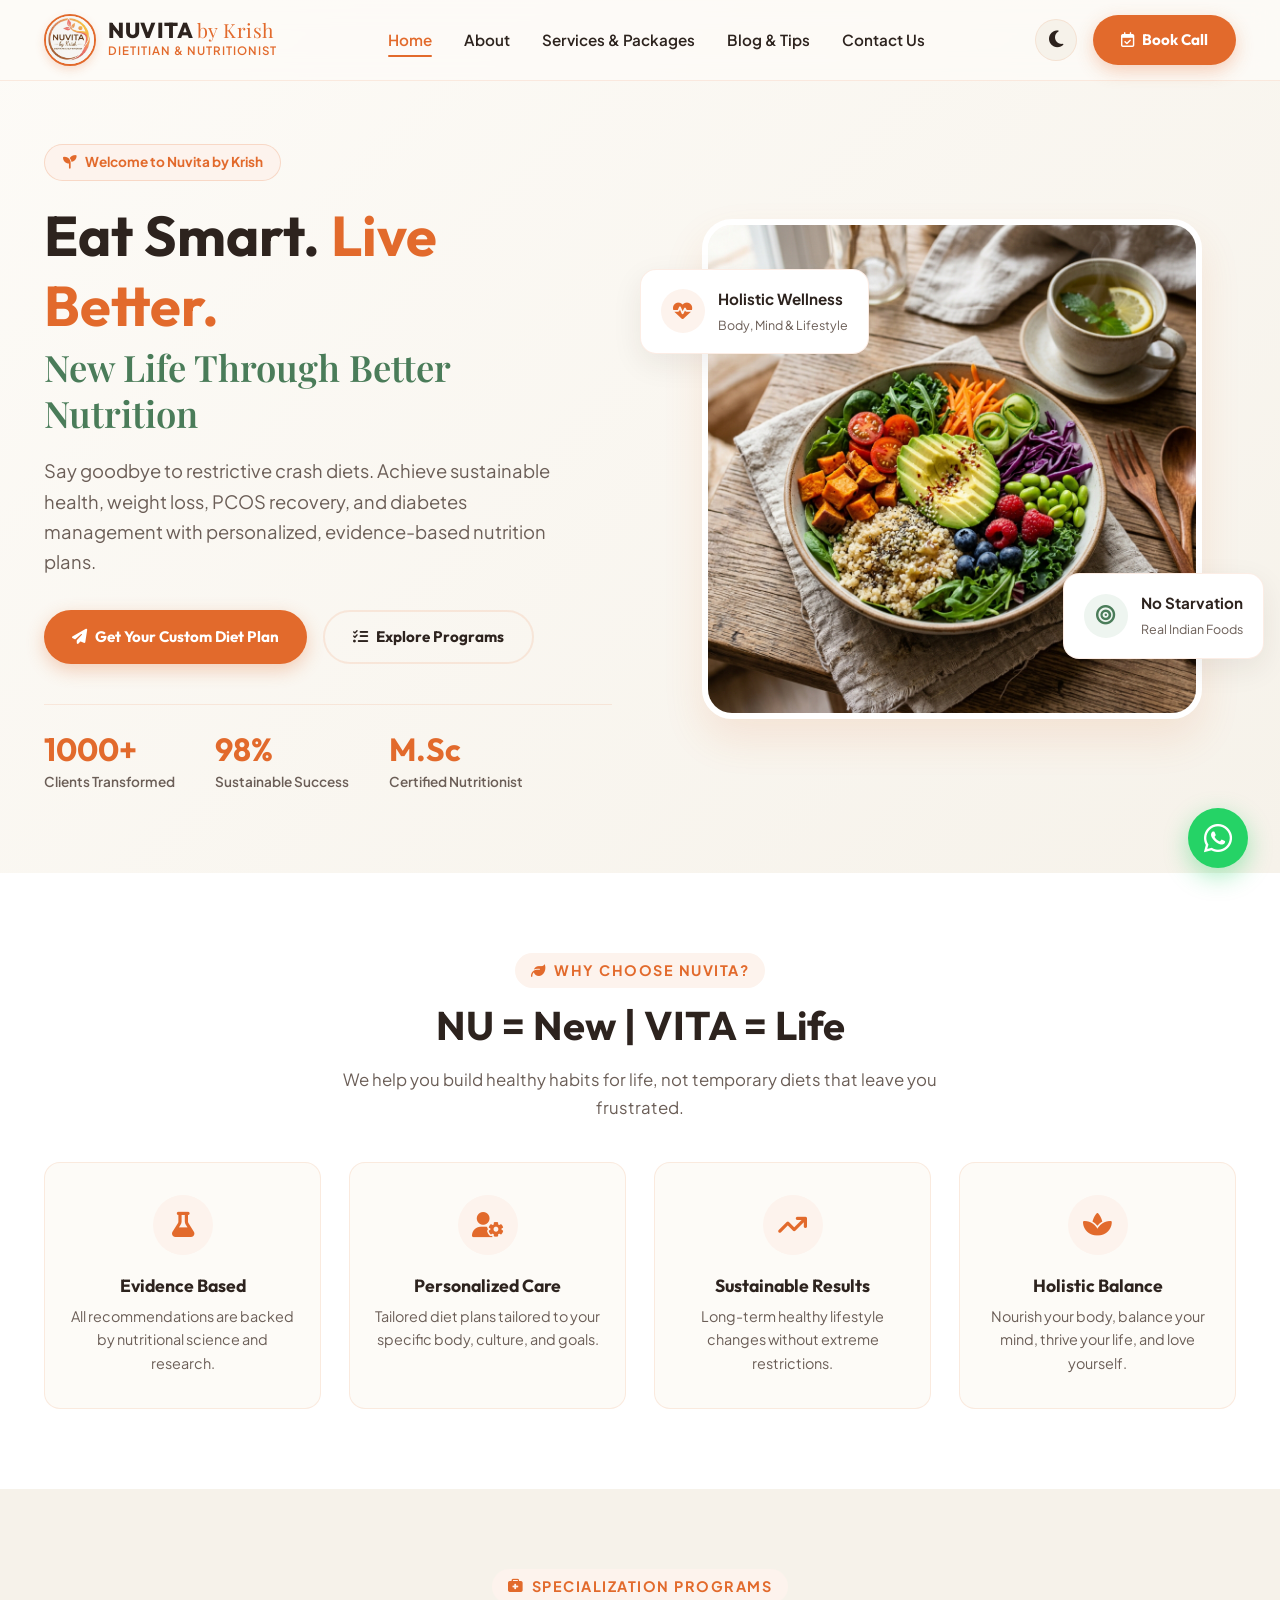
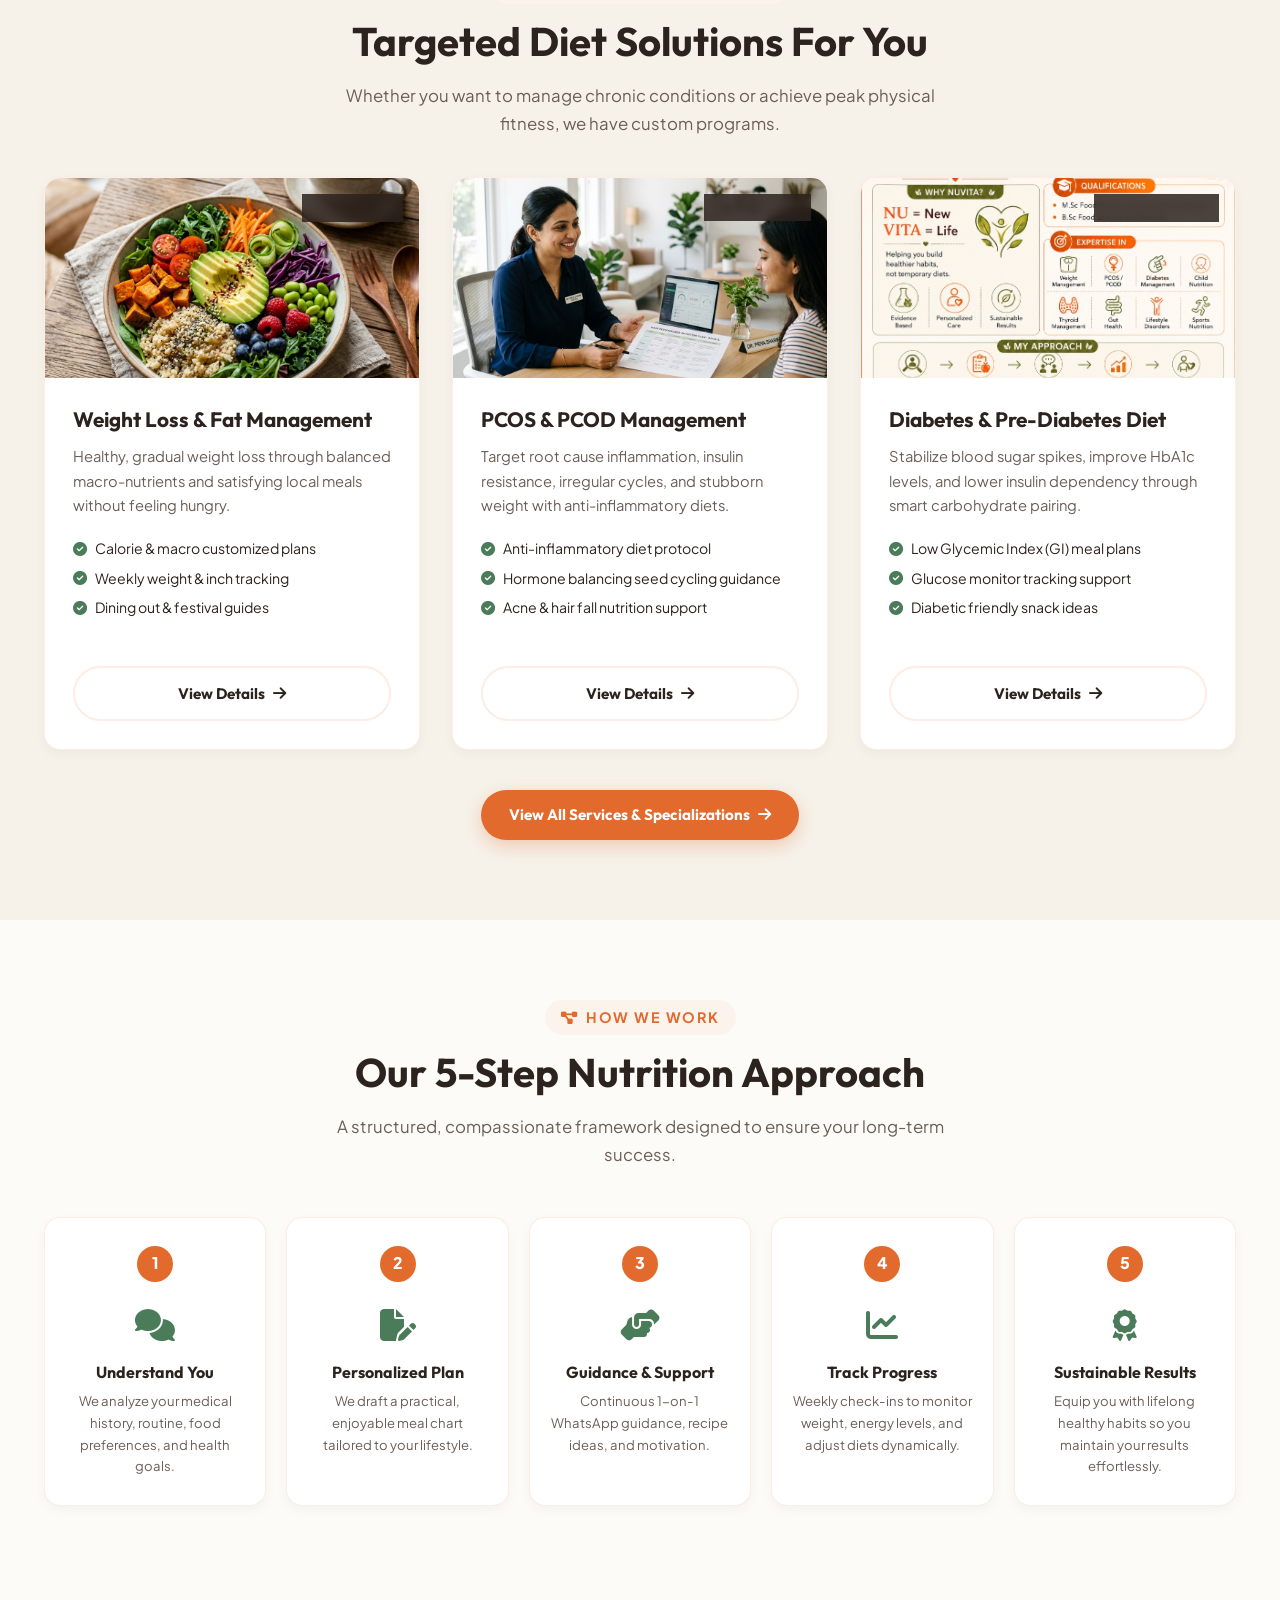
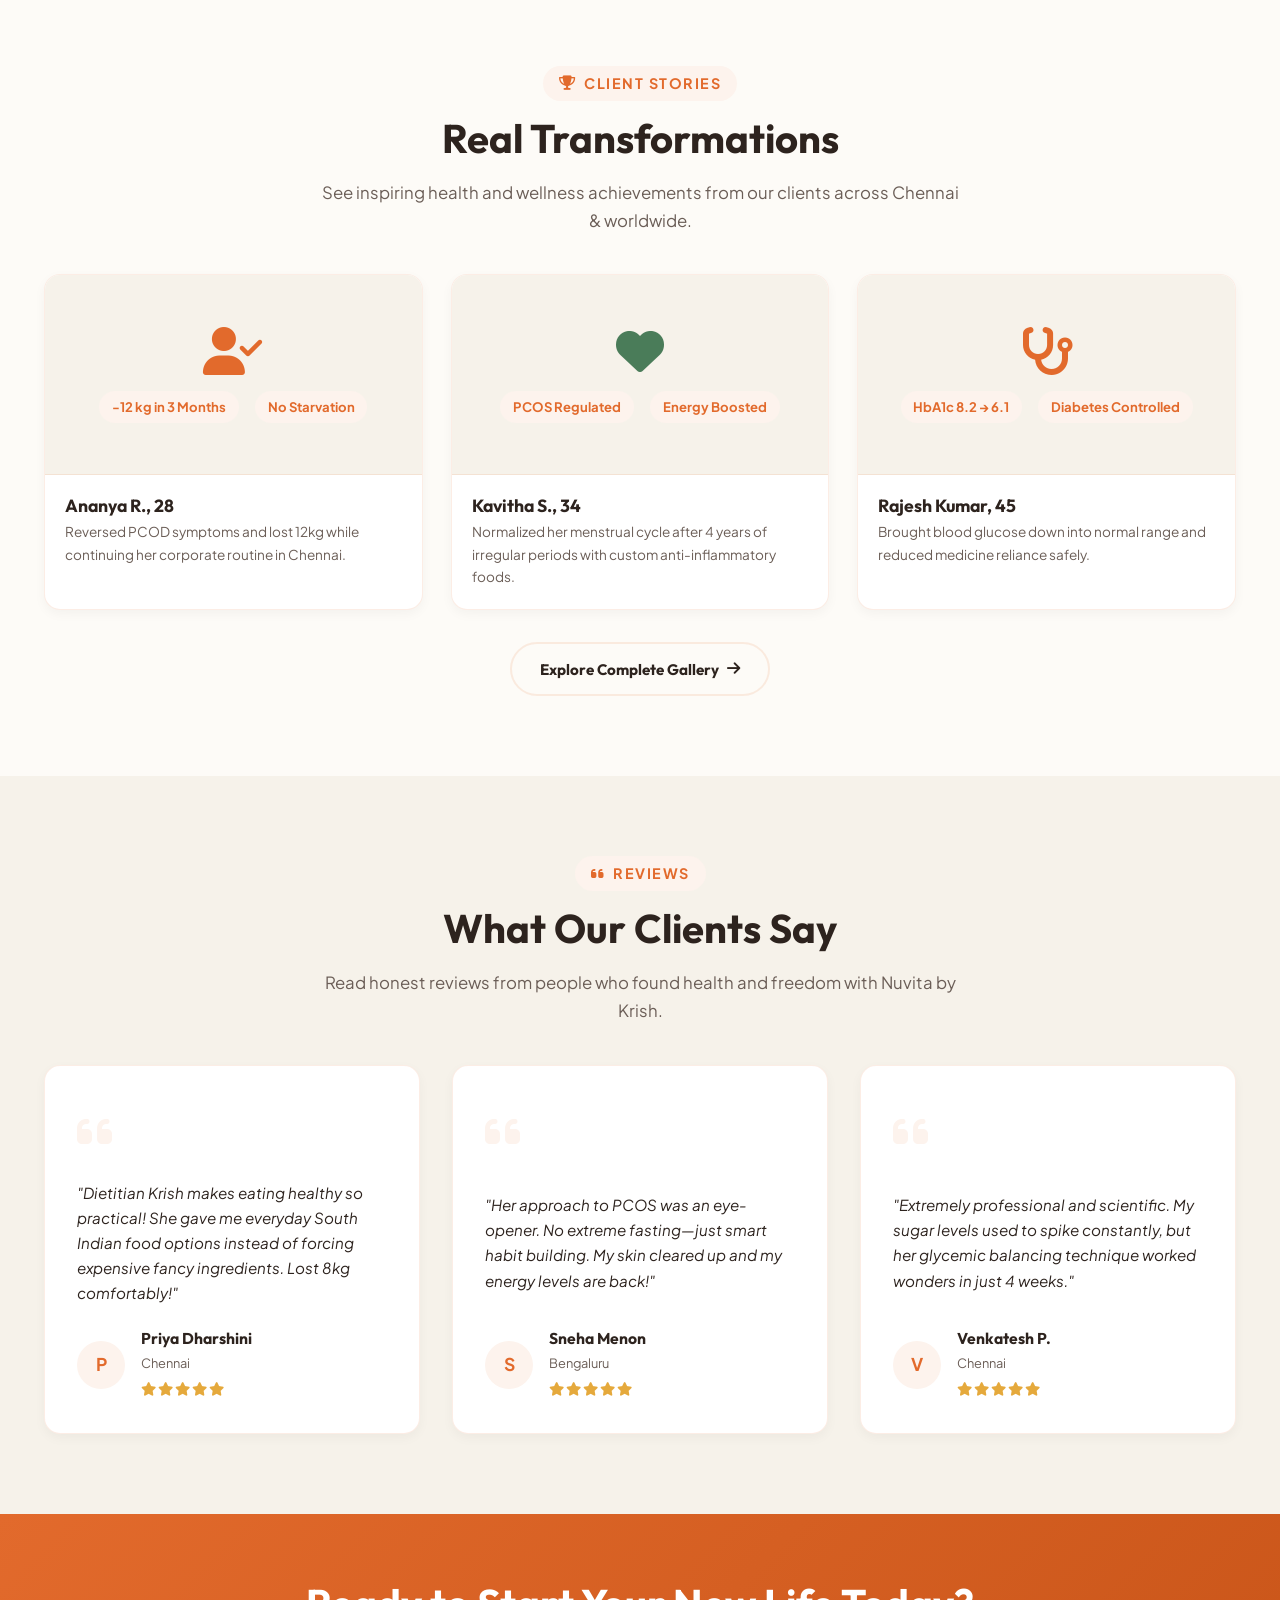
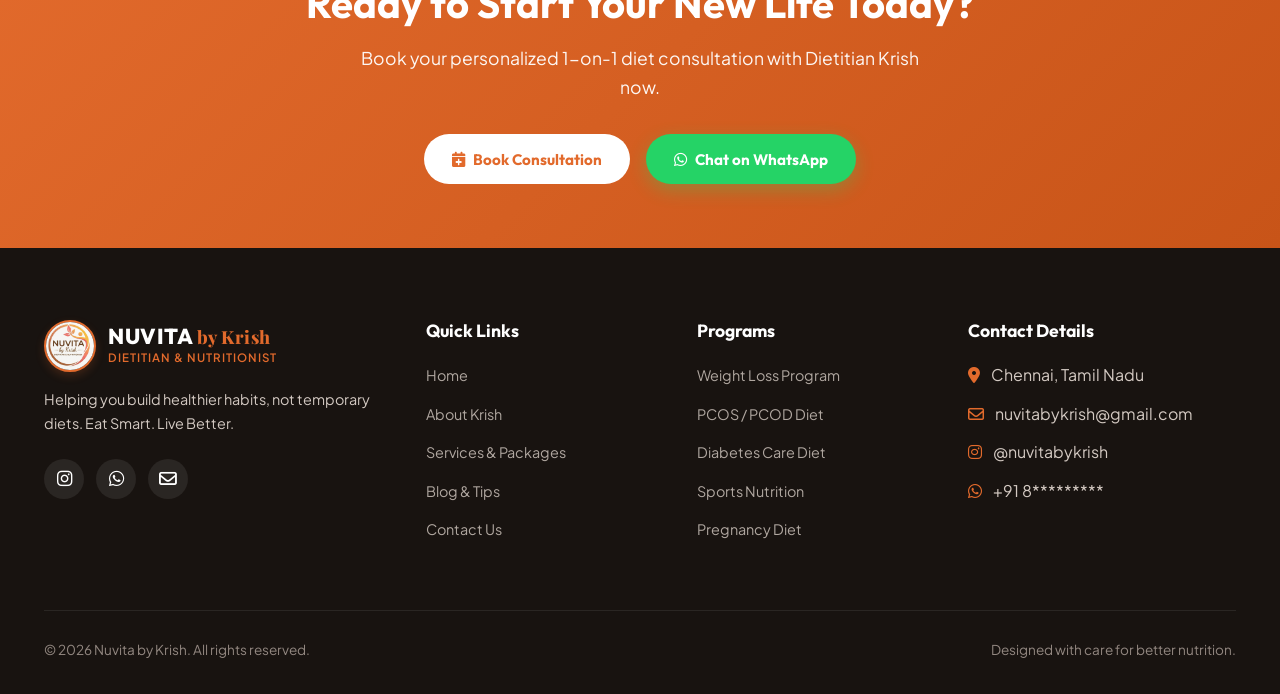
==== index.html @ 7a218ff8 "Initial Website" ====
<!DOCTYPE html>
<html lang="en">
<head>
  <meta charset="UTF-8">
  <meta name="viewport" content="width=device-width, initial-scale=1.0">
  <title>Nuvita by Krish | Dietitian & Nutritionist in Chennai</title>
  <meta name="description" content="Personalized diet counseling, evidence-based nutrition plans for Weight Loss, PCOS/PCOD, Diabetes Management, Sports Nutrition & Pregnancy Diet in Chennai by Krish.">
  <meta name="keywords" content="Dietitian Chennai, Nutritionist Krish, Weight loss diet, PCOS diet plan, Diabetes nutritionist, Nuvita by Krish">
  
  <!-- Google Fonts -->
  <link rel="preconnect" href="https://fonts.googleapis.com">
  <link rel="preconnect" href="https://fonts.gstatic.com" crossorigin>
  <link href="https://fonts.googleapis.com/css2?family=Outfit:wght@400;500;600;700;800&family=Playfair+Display:ital,wght@1,600&family=Plus+Jakarta+Sans:wght@400;500;600;700&display=swap" rel="stylesheet">
  
  <!-- Font Awesome Icons -->
  <link rel="stylesheet" href="https://cdnjs.cloudflare.com/ajax/libs/font-awesome/6.4.0/css/all.min.css">
  
  <!-- Main Stylesheet -->
  <link rel="stylesheet" href="css/style.css">
</head>
<body>

  <!-- Navigation Bar -->
  <nav class="navbar" id="navbar">
    <div class="container">
      <a href="index.html" class="nav-brand">
        <img src="images/logo-circle.jpg" alt="Nuvita by Krish Logo" class="nav-logo-img">
        <div class="brand-text">
          <span class="brand-name">NUVITA <small style="font-family: var(--font-cursive); font-size: 0.9em; font-weight: normal; color: var(--primary);">by Krish</small></span>
          <span class="brand-subtitle">Dietitian & Nutritionist</span>
        </div>
      </a>

      <ul class="nav-links" id="navLinks">
        <li><a href="index.html" class="nav-link active">Home</a></li>
        <li><a href="about.html" class="nav-link">About</a></li>
        <li><a href="services.html" class="nav-link">Services & Packages</a></li>
        <li><a href="blog.html" class="nav-link">Blog & Tips</a></li>
        <li><a href="contact.html" class="nav-link">Contact Us</a></li>
      </ul>

      <div class="nav-actions">
        <button class="theme-toggle-btn" id="themeToggle" aria-label="Toggle theme">
          <i class="fa-solid fa-moon"></i>
        </button>
        <a href="contact.html" class="btn btn-primary"><i class="fa-regular fa-calendar-check"></i> Book Call</a>
        <button class="mobile-menu-btn" aria-label="Open mobile menu">
          <i class="fa-solid fa-bars"></i>
        </button>
      </div>
    </div>
  </nav>

  <!-- Hero Section -->
  <section class="hero" id="hero">
    <div class="container">
      <div class="hero-grid">
        <div class="hero-content">
          <div class="hero-badge">
            <i class="fa-solid fa-seedling"></i> Welcome to Nuvita by Krish
          </div>
          <h1 class="hero-title">
            Eat Smart. <span>Live Better.</span>
            <span class="tagline-accent">New Life Through Better Nutrition</span>
          </h1>
          <p class="hero-subtitle">
            Say goodbye to restrictive crash diets. Achieve sustainable health, weight loss, PCOS recovery, and diabetes management with personalized, evidence-based nutrition plans.
          </p>
          
          <div class="hero-cta-group">
            <a href="contact.html" class="btn btn-primary"><i class="fa-solid fa-paper-plane"></i> Get Your Custom Diet Plan</a>
            <a href="services.html" class="btn btn-outline"><i class="fa-solid fa-list-check"></i> Explore Programs</a>
          </div>

          <div class="hero-stats">
            <div class="stat-item">
              <h3>1000+</h3>
              <p>Clients Transformed</p>
            </div>
            <div class="stat-item">
              <h3>98%</h3>
              <p>Sustainable Success</p>
            </div>
            <div class="stat-item">
              <h3>M.Sc</h3>
              <p>Certified Nutritionist</p>
            </div>
          </div>
        </div>

        <div class="hero-image-wrapper">
          <img src="images/hero-nutrition.png" alt="Healthy balanced nutrition meal bowl" class="hero-main-img">
          
          <div class="floating-card floating-card-1">
            <div class="icon-badge"><i class="fa-solid fa-heart-pulse"></i></div>
            <div class="floating-card-text">
              <strong>Holistic Wellness</strong>
              <span>Body, Mind & Lifestyle</span>
            </div>
          </div>

          <div class="floating-card floating-card-2">
            <div class="icon-badge" style="background: var(--secondary-light); color: var(--secondary);"><i class="fa-solid fa-bullseye"></i></div>
            <div class="floating-card-text">
              <strong>No Starvation</strong>
              <span>Real Indian Foods</span>
            </div>
          </div>
        </div>
      </div>
    </div>
  </section>

  <!-- Why Nuvita Section -->
  <section class="pillars-section" id="pillars">
    <div class="container">
      <div class="text-center">
        <span class="section-subtitle"><i class="fa-solid fa-leaf"></i> Why Choose Nuvita?</span>
        <h2 class="section-title">NU = New | VITA = Life</h2>
        <p class="section-desc">We help you build healthy habits for life, not temporary diets that leave you frustrated.</p>
      </div>

      <div class="pillars-grid">
        <div class="pillar-card">
          <div class="pillar-icon"><i class="fa-solid fa-flask"></i></div>
          <h4>Evidence Based</h4>
          <p>All recommendations are backed by nutritional science and research.</p>
        </div>

        <div class="pillar-card">
          <div class="pillar-icon"><i class="fa-solid fa-user-gear"></i></div>
          <h4>Personalized Care</h4>
          <p>Tailored diet plans tailored to your specific body, culture, and goals.</p>
        </div>

        <div class="pillar-card">
          <div class="pillar-icon"><i class="fa-solid fa-arrow-trend-up"></i></div>
          <h4>Sustainable Results</h4>
          <p>Long-term healthy lifestyle changes without extreme restrictions.</p>
        </div>

        <div class="pillar-card">
          <div class="pillar-icon"><i class="fa-solid fa-spa"></i></div>
          <h4>Holistic Balance</h4>
          <p>Nourish your body, balance your mind, thrive your life, and love yourself.</p>
        </div>
      </div>
    </div>
  </section>

  <!-- Key Expertise Areas Preview -->
  <section class="services-section" id="specialties">
    <div class="container">
      <div class="text-center">
        <span class="section-subtitle"><i class="fa-solid fa-briefcase-medical"></i> Specialization Programs</span>
        <h2 class="section-title">Targeted Diet Solutions For You</h2>
        <p class="section-desc">Whether you want to manage chronic conditions or achieve peak physical fitness, we have custom programs.</p>
      </div>

      <div class="services-grid">
        <!-- Weight Loss -->
        <div class="service-card">
          <div class="service-img-wrap">
            <img src="images/hero-nutrition.png" alt="Weight Management Program">
            <span class="service-tag">Most Popular</span>
          </div>
          <div class="service-content">
            <h3>Weight Loss & Fat Management</h3>
            <p>Healthy, gradual weight loss through balanced macro-nutrients and satisfying local meals without feeling hungry.</p>
            <ul class="service-features">
              <li><i class="fa-solid fa-circle-check"></i> Calorie & macro customized plans</li>
              <li><i class="fa-solid fa-circle-check"></i> Weekly weight & inch tracking</li>
              <li><i class="fa-solid fa-circle-check"></i> Dining out & festival guides</li>
            </ul>
            <a href="services.html" class="btn btn-outline" style="margin-top: 1rem;">View Details <i class="fa-solid fa-arrow-right"></i></a>
          </div>
        </div>

        <!-- PCOS/PCOD -->
        <div class="service-card">
          <div class="service-img-wrap">
            <img src="images/dietitian-consultation.png" alt="PCOS PCOD Diet Care">
            <span class="service-tag">Hormone Care</span>
          </div>
          <div class="service-content">
            <h3>PCOS & PCOD Management</h3>
            <p>Target root cause inflammation, insulin resistance, irregular cycles, and stubborn weight with anti-inflammatory diets.</p>
            <ul class="service-features">
              <li><i class="fa-solid fa-circle-check"></i> Anti-inflammatory diet protocol</li>
              <li><i class="fa-solid fa-circle-check"></i> Hormone balancing seed cycling guidance</li>
              <li><i class="fa-solid fa-circle-check"></i> Acne & hair fall nutrition support</li>
            </ul>
            <a href="services.html" class="btn btn-outline" style="margin-top: 1rem;">View Details <i class="fa-solid fa-arrow-right"></i></a>
          </div>
        </div>

        <!-- Diabetes Diet -->
        <div class="service-card">
          <div class="service-img-wrap">
            <img src="images/nuvita-infographic.jpg" alt="Diabetes Management Diet">
            <span class="service-tag">Glycemic Control</span>
          </div>
          <div class="service-content">
            <h3>Diabetes & Pre-Diabetes Diet</h3>
            <p>Stabilize blood sugar spikes, improve HbA1c levels, and lower insulin dependency through smart carbohydrate pairing.</p>
            <ul class="service-features">
              <li><i class="fa-solid fa-circle-check"></i> Low Glycemic Index (GI) meal plans</li>
              <li><i class="fa-solid fa-circle-check"></i> Glucose monitor tracking support</li>
              <li><i class="fa-solid fa-circle-check"></i> Diabetic friendly snack ideas</li>
            </ul>
            <a href="services.html" class="btn btn-outline" style="margin-top: 1rem;">View Details <i class="fa-solid fa-arrow-right"></i></a>
          </div>
        </div>
      </div>

      <div class="text-center" style="margin-top: 2.5rem;">
        <a href="services.html" class="btn btn-primary">View All Services & Specializations <i class="fa-solid fa-arrow-right"></i></a>
      </div>
    </div>
  </section>

  <!-- 5-Step Approach Pipeline -->
  <section class="approach-section" id="approach">
    <div class="container">
      <div class="text-center">
        <span class="section-subtitle"><i class="fa-solid fa-diagram-project"></i> How We Work</span>
        <h2 class="section-title">Our 5-Step Nutrition Approach</h2>
        <p class="section-desc">A structured, compassionate framework designed to ensure your long-term success.</p>
      </div>

      <div class="approach-timeline">
        <div class="approach-step">
          <div class="step-num">1</div>
          <div class="step-icon"><i class="fa-solid fa-comments"></i></div>
          <h4>Understand You</h4>
          <p>We analyze your medical history, routine, food preferences, and health goals.</p>
        </div>

        <div class="approach-step">
          <div class="step-num">2</div>
          <div class="step-icon"><i class="fa-solid fa-file-pen"></i></div>
          <h4>Personalized Plan</h4>
          <p>We draft a practical, enjoyable meal chart tailored to your lifestyle.</p>
        </div>

        <div class="approach-step">
          <div class="step-num">3</div>
          <div class="step-icon"><i class="fa-solid fa-handshake-angle"></i></div>
          <h4>Guidance & Support</h4>
          <p>Continuous 1-on-1 WhatsApp guidance, recipe ideas, and motivation.</p>
        </div>

        <div class="approach-step">
          <div class="step-num">4</div>
          <div class="step-icon"><i class="fa-solid fa-chart-line"></i></div>
          <h4>Track Progress</h4>
          <p>Weekly check-ins to monitor weight, energy levels, and adjust diets dynamically.</p>
        </div>

        <div class="approach-step">
          <div class="step-num">5</div>
          <div class="step-icon"><i class="fa-solid fa-award"></i></div>
          <h4>Sustainable Results</h4>
          <p>Equip you with lifelong healthy habits so you maintain your results effortlessly.</p>
        </div>
      </div>
    </div>
  </section>

  <!-- Before & After Preview -->
  <section class="gallery-section" id="transformations">
    <div class="container">
      <div class="text-center">
        <span class="section-subtitle"><i class="fa-solid fa-trophy"></i> Client Stories</span>
        <h2 class="section-title">Real Transformations</h2>
        <p class="section-desc">See inspiring health and wellness achievements from our clients across Chennai & worldwide.</p>
      </div>

      <div class="gallery-grid">
        <div class="transformation-card" data-category="weight-loss">
          <div class="transformation-img-box">
            <i class="fa-solid fa-user-check" style="font-size: 3rem; color: var(--primary);"></i>
            <div class="stat-badge-group">
              <span class="metric-pill">-12 kg in 3 Months</span>
              <span class="metric-pill">No Starvation</span>
            </div>
          </div>
          <div class="transformation-info">
            <h4>Ananya R., 28</h4>
            <p>Reversed PCOD symptoms and lost 12kg while continuing her corporate routine in Chennai.</p>
          </div>
        </div>

        <div class="transformation-card" data-category="pcos">
          <div class="transformation-img-box">
            <i class="fa-solid fa-heart" style="font-size: 3rem; color: var(--secondary);"></i>
            <div class="stat-badge-group">
              <span class="metric-pill">PCOS Regulated</span>
              <span class="metric-pill">Energy Boosted</span>
            </div>
          </div>
          <div class="transformation-info">
            <h4>Kavitha S., 34</h4>
            <p>Normalized her menstrual cycle after 4 years of irregular periods with custom anti-inflammatory foods.</p>
          </div>
        </div>

        <div class="transformation-card" data-category="diabetes">
          <div class="transformation-img-box">
            <i class="fa-solid fa-stethoscope" style="font-size: 3rem; color: var(--primary);"></i>
            <div class="stat-badge-group">
              <span class="metric-pill">HbA1c 8.2 &rarr; 6.1</span>
              <span class="metric-pill">Diabetes Controlled</span>
            </div>
          </div>
          <div class="transformation-info">
            <h4>Rajesh Kumar, 45</h4>
            <p>Brought blood glucose down into normal range and reduced medicine reliance safely.</p>
          </div>
        </div>
      </div>

      <div class="text-center" style="margin-top: 2rem;">
        <a href="services.html#gallery" class="btn btn-outline">Explore Complete Gallery <i class="fa-solid fa-arrow-right"></i></a>
      </div>
    </div>
  </section>

  <!-- Testimonials Section -->
  <section class="testimonials-section" id="testimonials">
    <div class="container">
      <div class="text-center">
        <span class="section-subtitle"><i class="fa-solid fa-quote-left"></i> Reviews</span>
        <h2 class="section-title">What Our Clients Say</h2>
        <p class="section-desc">Read honest reviews from people who found health and freedom with Nuvita by Krish.</p>
      </div>

      <div class="testimonials-grid">
        <div class="testimonial-card">
          <div class="quote-icon"><i class="fa-solid fa-quote-left"></i></div>
          <p class="testimonial-text">
            "Dietitian Krish makes eating healthy so practical! She gave me everyday South Indian food options instead of forcing expensive fancy ingredients. Lost 8kg comfortably!"
          </p>
          <div class="client-meta">
            <div class="client-avatar">P</div>
            <div class="client-info">
              <h5>Priya Dharshini</h5>
              <span>Chennai</span>
              <div class="rating-stars">
                <i class="fa-solid fa-star"></i>
                <i class="fa-solid fa-star"></i>
                <i class="fa-solid fa-star"></i>
                <i class="fa-solid fa-star"></i>
                <i class="fa-solid fa-star"></i>
              </div>
            </div>
          </div>
        </div>

        <div class="testimonial-card">
          <div class="quote-icon"><i class="fa-solid fa-quote-left"></i></div>
          <p class="testimonial-text">
            "Her approach to PCOS was an eye-opener. No extreme fasting—just smart habit building. My skin cleared up and my energy levels are back!"
          </p>
          <div class="client-meta">
            <div class="client-avatar">S</div>
            <div class="client-info">
              <h5>Sneha Menon</h5>
              <span>Bengaluru</span>
              <div class="rating-stars">
                <i class="fa-solid fa-star"></i>
                <i class="fa-solid fa-star"></i>
                <i class="fa-solid fa-star"></i>
                <i class="fa-solid fa-star"></i>
                <i class="fa-solid fa-star"></i>
              </div>
            </div>
          </div>
        </div>

        <div class="testimonial-card">
          <div class="quote-icon"><i class="fa-solid fa-quote-left"></i></div>
          <p class="testimonial-text">
            "Extremely professional and scientific. My sugar levels used to spike constantly, but her glycemic balancing technique worked wonders in just 4 weeks."
          </p>
          <div class="client-meta">
            <div class="client-avatar">V</div>
            <div class="client-info">
              <h5>Venkatesh P.</h5>
              <span>Chennai</span>
              <div class="rating-stars">
                <i class="fa-solid fa-star"></i>
                <i class="fa-solid fa-star"></i>
                <i class="fa-solid fa-star"></i>
                <i class="fa-solid fa-star"></i>
                <i class="fa-solid fa-star"></i>
              </div>
            </div>
          </div>
        </div>
      </div>
    </div>
  </section>

  <!-- CTA Banner -->
  <section style="background: linear-gradient(135deg, var(--primary) 0%, var(--primary-hover) 100%); color: #fff; text-align: center; padding: 4rem 1.5rem;">
    <div class="container">
      <h2 style="color: #fff; margin-bottom: 1rem;">Ready to Start Your New Life Today?</h2>
      <p style="font-size: 1.1rem; max-width: 600px; margin: 0 auto 2rem auto; opacity: 0.95;">
        Book your personalized 1-on-1 diet consultation with Dietitian Krish now.
      </p>
      <div style="display: flex; justify-content: center; gap: 1rem; flex-wrap: wrap;">
        <a href="contact.html" class="btn" style="background: #ffffff; color: var(--primary);"><i class="fa-solid fa-calendar-plus"></i> Book Consultation</a>
        <button class="btn btn-whatsapp trigger-whatsapp" data-package="General Consultation"><i class="fa-brands fa-whatsapp"></i> Chat on WhatsApp</button>
      </div>
    </div>
  </section>

  <!-- Floating WhatsApp Action Button -->
  <a href="https://wa.me/918000000000?text=Hi%20Nuvita%20by%20Krish!%20I%20would%20like%20to%20book%20a%20diet%20consultation." target="_blank" class="whatsapp-float" aria-label="Chat on WhatsApp">
    <i class="fa-brands fa-whatsapp"></i>
    <span class="tooltip-text">Chat with Dietitian Krish</span>
  </a>

  <!-- Footer -->
  <footer class="footer">
    <div class="container">
      <div class="footer-grid">
        <div class="footer-brand">
          <a href="index.html" class="nav-brand">
            <img src="images/logo-circle.jpg" alt="Nuvita Logo" class="nav-logo-img">
            <div class="brand-text">
              <span class="brand-name">NUVITA <small style="font-family: var(--font-cursive); color: var(--primary);">by Krish</small></span>
              <span class="brand-subtitle" style="color: var(--primary);">Dietitian & Nutritionist</span>
            </div>
          </a>
          <p>
            Helping you build healthier habits, not temporary diets. Eat Smart. Live Better.
          </p>
          <div class="social-links">
            <a href="https://instagram.com/nuvitabykrish" target="_blank" class="social-link" aria-label="Instagram"><i class="fa-brands fa-instagram"></i></a>
            <a href="https://wa.me/918000000000" target="_blank" class="social-link" aria-label="WhatsApp"><i class="fa-brands fa-whatsapp"></i></a>
            <a href="mailto:nuvitabykrish@gmail.com" class="social-link" aria-label="Email"><i class="fa-regular fa-envelope"></i></a>
          </div>
        </div>

        <div class="footer-col">
          <h4>Quick Links</h4>
          <ul class="footer-links">
            <li><a href="index.html">Home</a></li>
            <li><a href="about.html">About Krish</a></li>
            <li><a href="services.html">Services & Packages</a></li>
            <li><a href="blog.html">Blog & Tips</a></li>
            <li><a href="contact.html">Contact Us</a></li>
          </ul>
        </div>

        <div class="footer-col">
          <h4>Programs</h4>
          <ul class="footer-links">
            <li><a href="services.html">Weight Loss Program</a></li>
            <li><a href="services.html">PCOS / PCOD Diet</a></li>
            <li><a href="services.html">Diabetes Care Diet</a></li>
            <li><a href="services.html">Sports Nutrition</a></li>
            <li><a href="services.html">Pregnancy Diet</a></li>
          </ul>
        </div>

        <div class="footer-col">
          <h4>Contact Details</h4>
          <ul class="footer-links">
            <li><i class="fa-solid fa-location-dot" style="color: var(--primary); margin-right: 0.5rem;"></i> Chennai, Tamil Nadu</li>
            <li><i class="fa-regular fa-envelope" style="color: var(--primary); margin-right: 0.5rem;"></i> nuvitabykrish@gmail.com</li>
            <li><i class="fa-brands fa-instagram" style="color: var(--primary); margin-right: 0.5rem;"></i> @nuvitabykrish</li>
            <li><i class="fa-brands fa-whatsapp" style="color: var(--primary); margin-right: 0.5rem;"></i> +91 8*********</li>
          </ul>
        </div>
      </div>

      <div class="footer-bottom">
        <p>&copy; 2026 Nuvita by Krish. All rights reserved.</p>
        <p>Designed with care for better nutrition.</p>
      </div>
    </div>
  </footer>

  <!-- Script -->
  <script src="js/script.js"></script>
</body>
</html>
---- css/style.css ----
/* ==========================================================================
   NUVITA BY KRISH - DIETITIAN & NUTRITIONIST
   Main Stylesheet (CSS3 with CSS Variables & Responsive Media Queries)
   ========================================================================== */

/* --------------------------------------------------------------------------
   1. Design System & CSS Variables
   -------------------------------------------------------------------------- */
:root {
  /* Color Palette - Light Mode */
  --primary: #E26A2C;
  --primary-hover: #C85418;
  --primary-light: #FDF3ED;
  --secondary: #4A7C59;
  --secondary-hover: #3A6445;
  --secondary-light: #EEF5F0;
  --accent-gold: #E5A93C;
  --text-main: #2D231E;
  --text-muted: #6B5E57;
  --bg-main: #FDFBF7;
  --bg-surface: #FFFFFF;
  --bg-alt: #F6F2EA;
  --border-color: rgba(226, 106, 44, 0.12);
  --shadow-sm: 0 4px 12px rgba(0, 0, 0, 0.04);
  --shadow-md: 0 10px 30px rgba(45, 35, 30, 0.08);
  --shadow-lg: 0 20px 40px rgba(226, 106, 44, 0.12);
  --radius-sm: 8px;
  --radius-md: 16px;
  --radius-lg: 24px;
  --radius-full: 9999px;
  --transition: all 0.3s cubic-bezier(0.25, 0.8, 0.25, 1);
  --font-heading: 'Outfit', -apple-system, BlinkMacSystemFont, 'Segoe UI', Roboto, sans-serif;
  --font-body: 'Plus Jakarta Sans', -apple-system, BlinkMacSystemFont, 'Segoe UI', Roboto, sans-serif;
  --font-cursive: 'Playfair Display', Georgia, serif;
  --whatsapp-color: #25D366;
}

/* Dark Mode Variables */
[data-theme="dark"] {
  --primary: #EF7D43;
  --primary-hover: #FF8F57;
  --primary-light: rgba(239, 125, 67, 0.15);
  --secondary: #5EA371;
  --secondary-hover: #72B885;
  --secondary-light: rgba(94, 163, 113, 0.15);
  --text-main: #F3F1EC;
  --text-muted: #B0A7A0;
  --bg-main: #121714;
  --bg-surface: #1B221E;
  --bg-alt: #161D19;
  --border-color: rgba(255, 255, 255, 0.08);
  --shadow-sm: 0 4px 12px rgba(0, 0, 0, 0.3);
  --shadow-md: 0 10px 30px rgba(0, 0, 0, 0.5);
  --shadow-lg: 0 20px 40px rgba(0, 0, 0, 0.6);
}

/* --------------------------------------------------------------------------
   2. Reset & General Elements
   -------------------------------------------------------------------------- */
*, *::before, *::after {
  box-sizing: border-box;
  margin: 0;
  padding: 0;
}

html {
  scroll-behavior: smooth;
  font-size: 16px;
}

body {
  font-family: var(--font-body);
  background-color: var(--bg-main);
  color: var(--text-main);
  line-height: 1.65;
  overflow-x: hidden;
  transition: background-color 0.4s ease, color 0.4s ease;
}

a {
  color: inherit;
  text-decoration: none;
  transition: var(--transition);
}

img {
  max-width: 100%;
  height: auto;
  display: block;
}

ul {
  list-style: none;
}

/* Typography Helpers */
h1, h2, h3, h4, h5, h6 {
  font-family: var(--font-heading);
  font-weight: 700;
  line-height: 1.25;
  color: var(--text-main);
}

h1 { font-size: clamp(2.2rem, 5vw, 3.5rem); }
h2 { font-size: clamp(1.8rem, 4vw, 2.5rem); }
h3 { font-size: clamp(1.3rem, 2.5vw, 1.75rem); }
h4 { font-size: 1.2rem; }

.section-subtitle {
  display: inline-flex;
  align-items: center;
  gap: 0.5rem;
  font-size: 0.9rem;
  font-weight: 700;
  text-transform: uppercase;
  letter-spacing: 1.5px;
  color: var(--primary);
  background: var(--primary-light);
  padding: 0.35rem 1rem;
  border-radius: var(--radius-full);
  margin-bottom: 0.75rem;
}

.section-title {
  margin-bottom: 1rem;
}

.section-desc {
  color: var(--text-muted);
  font-size: 1.05rem;
  max-width: 650px;
  margin: 0 auto 2.5rem auto;
}

.text-center { text-align: center; }

/* --------------------------------------------------------------------------
   3. Layout & Container
   -------------------------------------------------------------------------- */
.container {
  width: 100%;
  max-width: 1240px;
  margin: 0 auto;
  padding: 0 1.5rem;
}

section {
  padding: 5rem 0;
  position: relative;
}

/* --------------------------------------------------------------------------
   4. Header & Navigation Bar
   -------------------------------------------------------------------------- */
.navbar {
  position: fixed;
  top: 0;
  left: 0;
  width: 100%;
  z-index: 1000;
  background: rgba(253, 251, 247, 0.85);
  backdrop-filter: blur(12px);
  -webkit-backdrop-filter: blur(12px);
  border-bottom: 1px solid var(--border-color);
  transition: var(--transition);
}

[data-theme="dark"] .navbar {
  background: rgba(18, 23, 20, 0.88);
}

.navbar .container {
  display: flex;
  align-items: center;
  justify-content: space-between;
  height: 80px;
}

.nav-brand {
  display: flex;
  align-items: center;
  gap: 0.75rem;
}

.nav-logo-img {
  width: 52px;
  height: 52px;
  border-radius: 50%;
  object-fit: cover;
  border: 2px solid var(--primary);
  box-shadow: 0 4px 10px rgba(226, 106, 44, 0.2);
}

.brand-text {
  display: flex;
  flex-direction: column;
}

.brand-name {
  font-family: var(--font-heading);
  font-size: 1.35rem;
  font-weight: 800;
  letter-spacing: 0.5px;
  color: var(--text-main);
  line-height: 1;
}

.brand-subtitle {
  font-size: 0.72rem;
  font-weight: 600;
  color: var(--primary);
  letter-spacing: 1px;
  text-transform: uppercase;
}

.nav-links {
  display: flex;
  align-items: center;
  gap: 2rem;
}

.nav-link {
  font-weight: 600;
  font-size: 0.95rem;
  color: var(--text-main);
  position: relative;
  padding: 0.5rem 0;
}

.nav-link::after {
  content: '';
  position: absolute;
  bottom: 0;
  left: 0;
  width: 0%;
  height: 2px;
  background-color: var(--primary);
  border-radius: 2px;
  transition: var(--transition);
}

.nav-link:hover::after,
.nav-link.active::after {
  width: 100%;
}

.nav-link.active {
  color: var(--primary);
}

.nav-actions {
  display: flex;
  align-items: center;
  gap: 1rem;
}

/* Theme Toggle Button */
.theme-toggle-btn {
  background: var(--bg-alt);
  border: 1px solid var(--border-color);
  color: var(--text-main);
  width: 42px;
  height: 42px;
  border-radius: 50%;
  display: flex;
  align-items: center;
  justify-content: center;
  cursor: pointer;
  font-size: 1.2rem;
  transition: var(--transition);
}

.theme-toggle-btn:hover {
  background: var(--primary-light);
  color: var(--primary);
  transform: rotate(15deg);
}

.mobile-menu-btn {
  display: none;
  background: none;
  border: none;
  font-size: 1.6rem;
  color: var(--text-main);
  cursor: pointer;
}

/* Button Components */
.btn {
  display: inline-flex;
  align-items: center;
  justify-content: center;
  gap: 0.5rem;
  font-family: var(--font-heading);
  font-weight: 700;
  font-size: 0.95rem;
  padding: 0.8rem 1.75rem;
  border-radius: var(--radius-full);
  cursor: pointer;
  transition: var(--transition);
  border: none;
  text-align: center;
}

.btn-primary {
  background-color: var(--primary);
  color: #ffffff;
  box-shadow: 0 6px 18px rgba(226, 106, 44, 0.3);
}

.btn-primary:hover {
  background-color: var(--primary-hover);
  transform: translateY(-2px);
  box-shadow: 0 10px 25px rgba(226, 106, 44, 0.4);
}

.btn-secondary {
  background-color: var(--secondary);
  color: #ffffff;
  box-shadow: 0 6px 18px rgba(74, 124, 89, 0.25);
}

.btn-secondary:hover {
  background-color: var(--secondary-hover);
  transform: translateY(-2px);
}

.btn-outline {
  background: transparent;
  color: var(--text-main);
  border: 2px solid var(--border-color);
}

.btn-outline:hover {
  border-color: var(--primary);
  color: var(--primary);
  background: var(--primary-light);
}

.btn-whatsapp {
  background-color: var(--whatsapp-color);
  color: #ffffff;
  box-shadow: 0 6px 18px rgba(37, 211, 102, 0.3);
}

.btn-whatsapp:hover {
  background-color: #20BA5A;
  transform: translateY(-2px);
}

/* --------------------------------------------------------------------------
   5. Hero Section
   -------------------------------------------------------------------------- */
.hero {
  padding-top: 9rem;
  padding-bottom: 5rem;
  background: linear-gradient(135deg, var(--bg-main) 0%, var(--bg-alt) 100%);
  overflow: hidden;
}

.hero-grid {
  display: grid;
  grid-template-columns: 1fr 1fr;
  gap: 3.5rem;
  align-items: center;
}

.hero-content {
  display: flex;
  flex-direction: column;
  align-items: flex-start;
}

.hero-badge {
  display: inline-flex;
  align-items: center;
  gap: 0.5rem;
  padding: 0.4rem 1.1rem;
  background: var(--primary-light);
  color: var(--primary);
  border: 1px solid rgba(226, 106, 44, 0.2);
  border-radius: var(--radius-full);
  font-weight: 700;
  font-size: 0.85rem;
  margin-bottom: 1.25rem;
}

.hero-title {
  margin-bottom: 1.25rem;
}

.hero-title span {
  color: var(--primary);
  position: relative;
}

.hero-title .tagline-accent {
  display: block;
  font-family: var(--font-cursive);
  font-size: 0.65em;
  color: var(--secondary);
  font-weight: 600;
  margin-top: 0.25rem;
}

.hero-subtitle {
  font-size: 1.15rem;
  color: var(--text-muted);
  margin-bottom: 2rem;
  max-width: 540px;
}

.hero-cta-group {
  display: flex;
  flex-wrap: wrap;
  gap: 1rem;
  margin-bottom: 2.5rem;
}

.hero-stats {
  display: flex;
  gap: 2.5rem;
  padding-top: 1.5rem;
  border-top: 1px solid var(--border-color);
  width: 100%;
}

.stat-item h3 {
  font-size: 2rem;
  color: var(--primary);
  margin-bottom: 0.1rem;
}

.stat-item p {
  font-size: 0.85rem;
  color: var(--text-muted);
  font-weight: 600;
}

/* Hero Image Art Container */
.hero-image-wrapper {
  position: relative;
  display: flex;
  justify-content: center;
}

.hero-main-img {
  width: 100%;
  max-width: 500px;
  border-radius: 30px;
  box-shadow: var(--shadow-lg);
  object-fit: cover;
  border: 6px solid var(--bg-surface);
}

.floating-card {
  position: absolute;
  background: var(--bg-surface);
  padding: 1rem 1.25rem;
  border-radius: var(--radius-md);
  box-shadow: var(--shadow-md);
  border: 1px solid var(--border-color);
  display: flex;
  align-items: center;
  gap: 0.85rem;
  animation: floatAnim 4s ease-in-out infinite alternate;
}

.floating-card-1 {
  top: 10%;
  left: -5%;
}

.floating-card-2 {
  bottom: 12%;
  right: -5%;
  animation-delay: 2s;
}

.icon-badge {
  width: 44px;
  height: 44px;
  border-radius: 50%;
  background: var(--primary-light);
  color: var(--primary);
  display: flex;
  align-items: center;
  justify-content: center;
  font-size: 1.2rem;
}

.floating-card-text strong {
  display: block;
  font-size: 0.95rem;
  color: var(--text-main);
}

.floating-card-text span {
  font-size: 0.78rem;
  color: var(--text-muted);
}

@keyframes floatAnim {
  0% { transform: translateY(0px); }
  100% { transform: translateY(-12px); }
}

/* --------------------------------------------------------------------------
   6. Key Pillars / Quick Intro Banner
   -------------------------------------------------------------------------- */
.pillars-section {
  background-color: var(--bg-surface);
}

.pillars-grid {
  display: grid;
  grid-template-columns: repeat(auto-fit, minmax(220px, 1fr));
  gap: 1.75rem;
}

.pillar-card {
  background: var(--bg-main);
  padding: 2rem 1.5rem;
  border-radius: var(--radius-md);
  border: 1px solid var(--border-color);
  text-align: center;
  transition: var(--transition);
}

.pillar-card:hover {
  transform: translateY(-6px);
  box-shadow: var(--shadow-md);
  border-color: var(--primary);
}

.pillar-icon {
  width: 60px;
  height: 60px;
  border-radius: 50%;
  background: var(--primary-light);
  color: var(--primary);
  display: flex;
  align-items: center;
  justify-content: center;
  font-size: 1.6rem;
  margin: 0 auto 1.25rem auto;
}

.pillar-card h4 {
  margin-bottom: 0.5rem;
  font-size: 1.1rem;
}

.pillar-card p {
  font-size: 0.9rem;
  color: var(--text-muted);
}

/* --------------------------------------------------------------------------
   7. Specialties / Services Grid
   -------------------------------------------------------------------------- */
.services-section {
  background: var(--bg-alt);
}

.services-grid {
  display: grid;
  grid-template-columns: repeat(auto-fit, minmax(320px, 1fr));
  gap: 2rem;
}

.service-card {
  background: var(--bg-surface);
  border-radius: var(--radius-md);
  overflow: hidden;
  border: 1px solid var(--border-color);
  box-shadow: var(--shadow-sm);
  transition: var(--transition);
  display: flex;
  flex-direction: column;
}

.service-card:hover {
  transform: translateY(-8px);
  box-shadow: var(--shadow-md);
  border-color: var(--primary);
}

.service-img-wrap {
  position: relative;
  height: 200px;
  overflow: hidden;
}

.service-img-wrap img {
  width: 100%;
  height: 100%;
  object-fit: cover;
  transition: var(--transition);
}

.service-card:hover .service-img-wrap img {
  transform: scale(1.06);
}

.service-tag {
  position: absolute;
  top: 1rem;
  right: 1rem;
  background: rgba(45, 35, 30, 0.85);
  color: #ffffff;
  font-size: 0.75rem;
  font-weight: 700;
  padding: 0.25rem 0.75rem;
  border-radius: var(--radius-full);
  backdrop-filter: blur(4px);
}

.service-content {
  padding: 1.75rem;
  flex: 1;
  display: flex;
  flex-direction: column;
}

.service-content h3 {
  margin-bottom: 0.75rem;
  font-size: 1.3rem;
}

.service-content p {
  color: var(--text-muted);
  font-size: 0.92rem;
  margin-bottom: 1.25rem;
  flex: 1;
}

.service-features {
  margin-bottom: 1.5rem;
}

.service-features li {
  font-size: 0.88rem;
  color: var(--text-main);
  display: flex;
  align-items: center;
  gap: 0.5rem;
  margin-bottom: 0.4rem;
}

.service-features i {
  color: var(--secondary);
}

/* --------------------------------------------------------------------------
   8. 5-Step Approach Pipeline
   -------------------------------------------------------------------------- */
.approach-section {
  background: var(--bg-main);
}

.approach-timeline {
  display: grid;
  grid-template-columns: repeat(5, 1fr);
  gap: 1.25rem;
  position: relative;
  margin-top: 3rem;
}

.approach-step {
  background: var(--bg-surface);
  padding: 1.75rem 1.25rem;
  border-radius: var(--radius-md);
  border: 1px solid var(--border-color);
  text-align: center;
  position: relative;
  box-shadow: var(--shadow-sm);
  transition: var(--transition);
}

.approach-step:hover {
  transform: translateY(-5px);
  border-color: var(--primary);
}

.step-num {
  width: 36px;
  height: 36px;
  border-radius: 50%;
  background: var(--primary);
  color: #fff;
  font-weight: 800;
  font-size: 1rem;
  display: flex;
  align-items: center;
  justify-content: center;
  margin: 0 auto 1rem auto;
}

.step-icon {
  font-size: 2rem;
  color: var(--secondary);
  margin-bottom: 0.75rem;
}

.approach-step h4 {
  font-size: 1rem;
  margin-bottom: 0.5rem;
}

.approach-step p {
  font-size: 0.82rem;
  color: var(--text-muted);
}

/* --------------------------------------------------------------------------
   9. Consultation Packages Section
   -------------------------------------------------------------------------- */
.packages-section {
  background: var(--bg-alt);
}

.packages-grid {
  display: grid;
  grid-template-columns: repeat(auto-fit, minmax(300px, 1fr));
  gap: 2rem;
  align-items: center;
}

.package-card {
  background: var(--bg-surface);
  border-radius: var(--radius-lg);
  padding: 2.5rem 2rem;
  border: 1px solid var(--border-color);
  box-shadow: var(--shadow-sm);
  position: relative;
  transition: var(--transition);
}

.package-card.popular {
  border: 2px solid var(--primary);
  box-shadow: var(--shadow-lg);
  transform: scale(1.03);
}

.popular-badge {
  position: absolute;
  top: -15px;
  left: 50%;
  transform: translateX(-50%);
  background: var(--primary);
  color: #ffffff;
  font-size: 0.8rem;
  font-weight: 800;
  text-transform: uppercase;
  padding: 0.35rem 1.25rem;
  border-radius: var(--radius-full);
  letter-spacing: 1px;
}

.package-header {
  text-align: center;
  padding-bottom: 1.5rem;
  border-bottom: 1px solid var(--border-color);
  margin-bottom: 1.5rem;
}

.package-header h3 {
  font-size: 1.5rem;
  margin-bottom: 0.5rem;
}

.package-duration {
  color: var(--primary);
  font-weight: 700;
  font-size: 1.1rem;
}

.package-list {
  margin-bottom: 2rem;
}

.package-list li {
  font-size: 0.92rem;
  margin-bottom: 0.75rem;
  display: flex;
  align-items: center;
  gap: 0.6rem;
  color: var(--text-main);
}

.package-list i {
  color: var(--secondary);
}

/* --------------------------------------------------------------------------
   10. Before & After Transformation Gallery
   -------------------------------------------------------------------------- */
.gallery-section {
  background: var(--bg-main);
}

.gallery-filters {
  display: flex;
  justify-content: center;
  flex-wrap: wrap;
  gap: 0.75rem;
  margin-bottom: 2.5rem;
}

.filter-btn {
  background: var(--bg-alt);
  border: 1px solid var(--border-color);
  color: var(--text-main);
  padding: 0.5rem 1.25rem;
  border-radius: var(--radius-full);
  font-weight: 600;
  font-size: 0.9rem;
  cursor: pointer;
  transition: var(--transition);
}

.filter-btn.active,
.filter-btn:hover {
  background: var(--primary);
  color: #ffffff;
  border-color: var(--primary);
}

.gallery-grid {
  display: grid;
  grid-template-columns: repeat(auto-fill, minmax(280px, 1fr));
  gap: 1.75rem;
}

.transformation-card {
  background: var(--bg-surface);
  border-radius: var(--radius-md);
  overflow: hidden;
  border: 1px solid var(--border-color);
  box-shadow: var(--shadow-sm);
  transition: var(--transition);
}

.transformation-card:hover {
  transform: translateY(-5px);
  box-shadow: var(--shadow-md);
}

.transformation-img-box {
  background: var(--bg-alt);
  padding: 1.5rem;
  text-align: center;
  border-bottom: 1px solid var(--border-color);
  display: flex;
  flex-direction: column;
  align-items: center;
  justify-content: center;
  min-height: 200px;
}

.stat-badge-group {
  display: flex;
  gap: 1rem;
  margin-top: 1rem;
}

.metric-pill {
  background: var(--primary-light);
  color: var(--primary);
  padding: 0.3rem 0.8rem;
  border-radius: var(--radius-full);
  font-weight: 700;
  font-size: 0.82rem;
}

.transformation-info {
  padding: 1.25rem;
}

.transformation-info h4 {
  font-size: 1.1rem;
  margin-bottom: 0.25rem;
}

.transformation-info p {
  font-size: 0.85rem;
  color: var(--text-muted);
}

/* --------------------------------------------------------------------------
   11. Testimonials Section
   -------------------------------------------------------------------------- */
.testimonials-section {
  background: var(--bg-alt);
}

.testimonials-grid {
  display: grid;
  grid-template-columns: repeat(auto-fit, minmax(320px, 1fr));
  gap: 2rem;
}

.testimonial-card {
  background: var(--bg-surface);
  padding: 2rem;
  border-radius: var(--radius-md);
  border: 1px solid var(--border-color);
  box-shadow: var(--shadow-sm);
  position: relative;
  display: flex;
  flex-direction: column;
  justify-content: space-between;
}

.quote-icon {
  font-size: 2.5rem;
  color: var(--primary-light);
  margin-bottom: 1rem;
}

.testimonial-text {
  font-size: 0.95rem;
  color: var(--text-main);
  margin-bottom: 1.5rem;
  font-style: italic;
}

.client-meta {
  display: flex;
  align-items: center;
  gap: 1rem;
}

.client-avatar {
  width: 48px;
  height: 48px;
  border-radius: 50%;
  background: var(--primary-light);
  color: var(--primary);
  font-weight: 700;
  display: flex;
  align-items: center;
  justify-content: center;
  font-size: 1.1rem;
}

.client-info h5 {
  font-size: 0.98rem;
}

.client-info span {
  font-size: 0.8rem;
  color: var(--text-muted);
}

.rating-stars {
  color: var(--accent-gold);
  font-size: 0.85rem;
  margin-top: 0.2rem;
}

/* --------------------------------------------------------------------------
   12. Blog & Articles Preview
   -------------------------------------------------------------------------- */
.blog-section {
  background: var(--bg-main);
}

.blog-grid {
  display: grid;
  grid-template-columns: repeat(auto-fit, minmax(320px, 1fr));
  gap: 2rem;
}

.blog-card {
  background: var(--bg-surface);
  border-radius: var(--radius-md);
  overflow: hidden;
  border: 1px solid var(--border-color);
  box-shadow: var(--shadow-sm);
  transition: var(--transition);
}

.blog-card:hover {
  transform: translateY(-6px);
  box-shadow: var(--shadow-md);
}

.blog-img {
  height: 200px;
  width: 100%;
  object-fit: cover;
}

.blog-content {
  padding: 1.5rem;
}

.blog-date {
  font-size: 0.8rem;
  color: var(--primary);
  font-weight: 700;
  margin-bottom: 0.5rem;
  display: block;
}

.blog-content h3 {
  font-size: 1.2rem;
  margin-bottom: 0.75rem;
}

.blog-content p {
  font-size: 0.9rem;
  color: var(--text-muted);
  margin-bottom: 1.25rem;
}

.read-more {
  font-weight: 700;
  font-size: 0.9rem;
  color: var(--primary);
  display: inline-flex;
  align-items: center;
  gap: 0.35rem;
}

.read-more:hover {
  gap: 0.6rem;
}

/* --------------------------------------------------------------------------
   13. Contact & Maps Section
   -------------------------------------------------------------------------- */
.contact-section {
  background: var(--bg-alt);
}

.contact-grid {
  display: grid;
  grid-template-columns: 1fr 1.2fr;
  gap: 3rem;
  align-items: start;
}

.contact-info-box {
  background: var(--bg-surface);
  padding: 2.5rem;
  border-radius: var(--radius-lg);
  border: 1px solid var(--border-color);
  box-shadow: var(--shadow-sm);
}

.info-item {
  display: flex;
  align-items: flex-start;
  gap: 1.25rem;
  margin-bottom: 2rem;
}

.info-icon {
  width: 48px;
  height: 48px;
  border-radius: 50%;
  background: var(--primary-light);
  color: var(--primary);
  display: flex;
  align-items: center;
  justify-content: center;
  font-size: 1.3rem;
  flex-shrink: 0;
}

.info-text h4 {
  font-size: 1.05rem;
  margin-bottom: 0.25rem;
}

.info-text p, .info-text a {
  color: var(--text-muted);
  font-size: 0.95rem;
}

.info-text a:hover {
  color: var(--primary);
}

.contact-form-box {
  background: var(--bg-surface);
  padding: 2.5rem;
  border-radius: var(--radius-lg);
  border: 1px solid var(--border-color);
  box-shadow: var(--shadow-md);
}

.form-group {
  margin-bottom: 1.25rem;
}

.form-group label {
  display: block;
  font-size: 0.9rem;
  font-weight: 700;
  margin-bottom: 0.4rem;
  color: var(--text-main);
}

.form-control {
  width: 100%;
  padding: 0.85rem 1.1rem;
  font-family: var(--font-body);
  font-size: 0.95rem;
  border: 1px solid var(--border-color);
  border-radius: var(--radius-sm);
  background: var(--bg-main);
  color: var(--text-main);
  outline: none;
  transition: var(--transition);
}

.form-control:focus {
  border-color: var(--primary);
  box-shadow: 0 0 0 3px rgba(226, 106, 44, 0.15);
}

textarea.form-control {
  resize: vertical;
  min-height: 120px;
}

.map-wrapper {
  margin-top: 3rem;
  border-radius: var(--radius-lg);
  overflow: hidden;
  box-shadow: var(--shadow-md);
  border: 1px solid var(--border-color);
}

.map-wrapper iframe {
  width: 100%;
  height: 380px;
  border: none;
  display: block;
}

/* --------------------------------------------------------------------------
   14. Floating WhatsApp Button
   -------------------------------------------------------------------------- */
.whatsapp-float {
  position: fixed;
  bottom: 2rem;
  right: 2rem;
  width: 60px;
  height: 60px;
  background-color: var(--whatsapp-color);
  color: #FFF;
  border-radius: 50px;
  text-align: center;
  font-size: 32px;
  box-shadow: 0 8px 24px rgba(37, 211, 102, 0.4);
  z-index: 999;
  display: flex;
  align-items: center;
  justify-content: center;
  transition: var(--transition);
  animation: pulseWhatsapp 2.5s infinite;
}

.whatsapp-float:hover {
  transform: scale(1.1);
  box-shadow: 0 12px 30px rgba(37, 211, 102, 0.6);
}

.whatsapp-float .tooltip-text {
  position: absolute;
  right: 70px;
  background: #333;
  color: #fff;
  font-size: 0.8rem;
  font-weight: 600;
  padding: 0.4rem 0.8rem;
  border-radius: 6px;
  white-space: nowrap;
  opacity: 0;
  pointer-events: none;
  transition: var(--transition);
}

.whatsapp-float:hover .tooltip-text {
  opacity: 1;
}

@keyframes pulseWhatsapp {
  0% { box-shadow: 0 0 0 0 rgba(37, 211, 102, 0.7); }
  70% { box-shadow: 0 0 0 16px rgba(37, 211, 102, 0); }
  100% { box-shadow: 0 0 0 0 rgba(37, 211, 102, 0); }
}

/* --------------------------------------------------------------------------
   15. Footer
   -------------------------------------------------------------------------- */
.footer {
  background: #181310;
  color: #D3C9C2;
  padding-top: 4.5rem;
  padding-bottom: 2rem;
}

.footer-grid {
  display: grid;
  grid-template-columns: 1.5fr 1fr 1fr 1.2fr;
  gap: 3rem;
  margin-bottom: 3.5rem;
}

.footer-brand .brand-name {
  color: #FFFFFF;
}

.footer-brand p {
  font-size: 0.9rem;
  margin-top: 1rem;
  margin-bottom: 1.5rem;
  line-height: 1.6;
}

.social-links {
  display: flex;
  gap: 0.75rem;
}

.social-link {
  width: 40px;
  height: 40px;
  border-radius: 50%;
  background: rgba(255, 255, 255, 0.08);
  color: #FFFFFF;
  display: flex;
  align-items: center;
  justify-content: center;
  font-size: 1.1rem;
  transition: var(--transition);
}

.social-link:hover {
  background: var(--primary);
  transform: translateY(-3px);
}

.footer-col h4 {
  color: #FFFFFF;
  font-size: 1.1rem;
  margin-bottom: 1.25rem;
}

.footer-links li {
  margin-bottom: 0.75rem;
}

.footer-links a {
  color: #B0A7A0;
  font-size: 0.9rem;
}

.footer-links a:hover {
  color: var(--primary);
  padding-left: 4px;
}

.footer-bottom {
  border-top: 1px solid rgba(255, 255, 255, 0.08);
  padding-top: 1.75rem;
  display: flex;
  justify-content: space-between;
  align-items: center;
  font-size: 0.85rem;
  color: #928780;
}

/* --------------------------------------------------------------------------
   16. Media Queries & Responsive Breakpoints
   -------------------------------------------------------------------------- */
@media (max-width: 1024px) {
  .hero-grid,
  .contact-grid {
    grid-template-columns: 1fr;
  }

  .approach-timeline {
    grid-template-columns: repeat(3, 1fr);
  }

  .footer-grid {
    grid-template-columns: 1fr 1fr;
  }
}

@media (max-width: 768px) {
  .mobile-menu-btn {
    display: block;
  }

  .nav-links {
    position: fixed;
    top: 80px;
    left: -100%;
    width: 100%;
    height: calc(100vh - 80px);
    background: var(--bg-surface);
    flex-direction: column;
    align-items: center;
    padding-top: 3rem;
    gap: 2rem;
    transition: var(--transition);
    border-top: 1px solid var(--border-color);
  }

  .nav-links.active {
    left: 0;
  }

  .approach-timeline {
    grid-template-columns: repeat(2, 1fr);
  }

  .hero-stats {
    flex-direction: row;
    justify-content: space-between;
  }

  .floating-card-1 { left: 0; }
  .floating-card-2 { right: 0; }

  .footer-grid {
    grid-template-columns: 1fr;
  }

  .footer-bottom {
    flex-direction: column;
    gap: 1rem;
    text-align: center;
  }
}

@media (max-width: 480px) {
  .approach-timeline {
    grid-template-columns: 1fr;
  }

  .hero-cta-group {
    width: 100%;
  }

  .hero-cta-group .btn {
    width: 100%;
  }
}
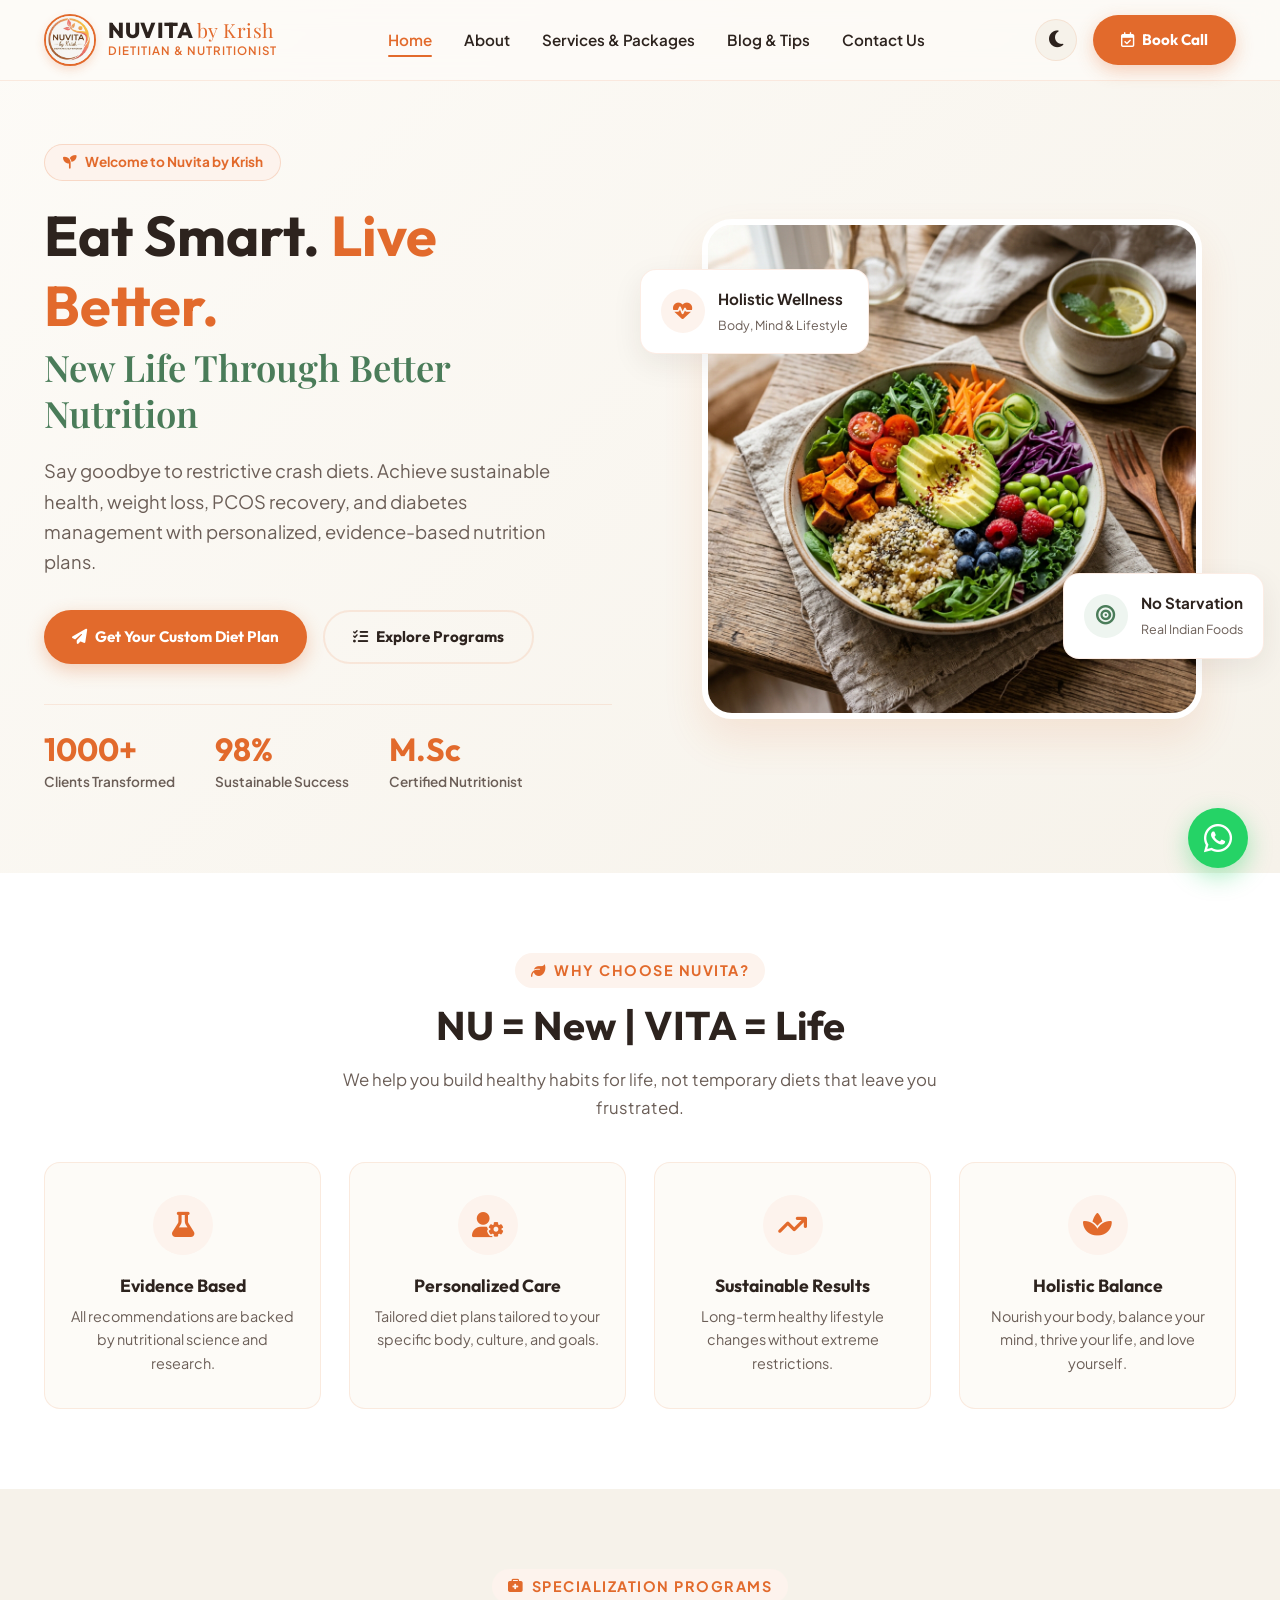
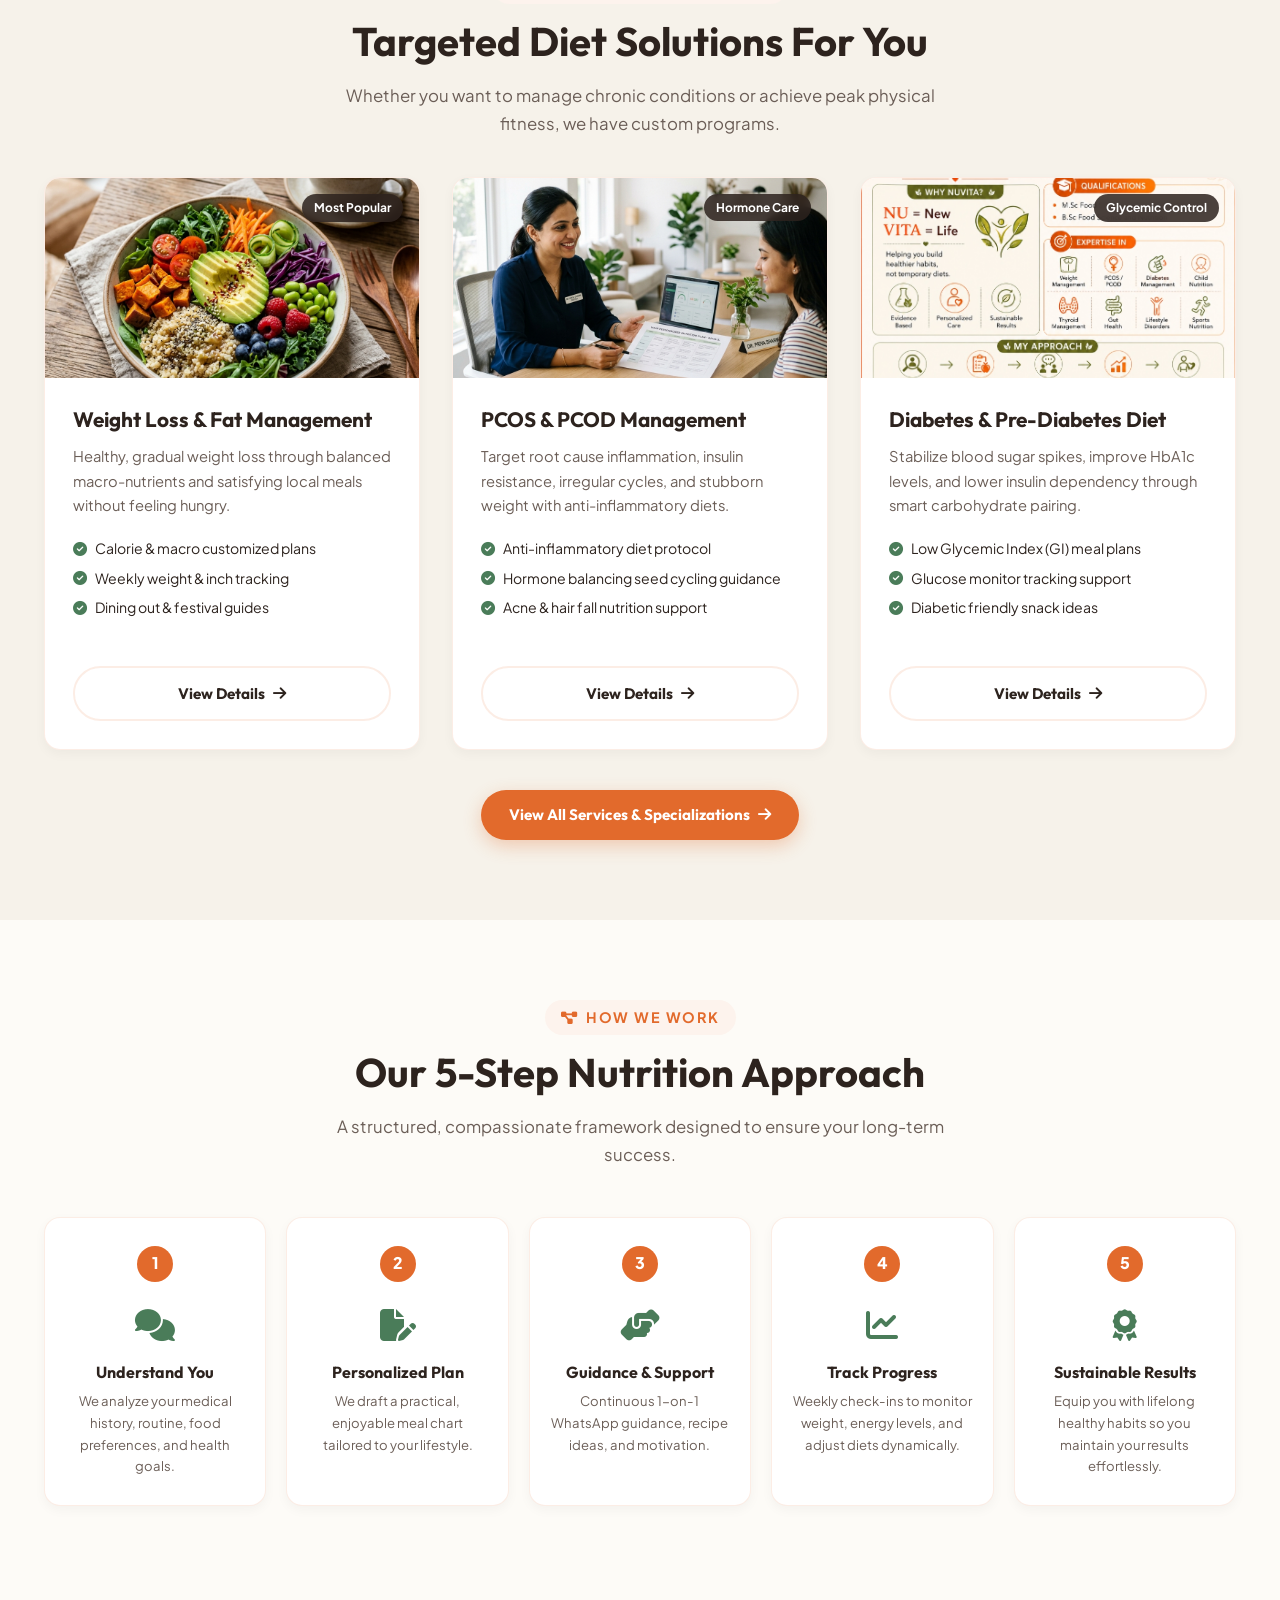
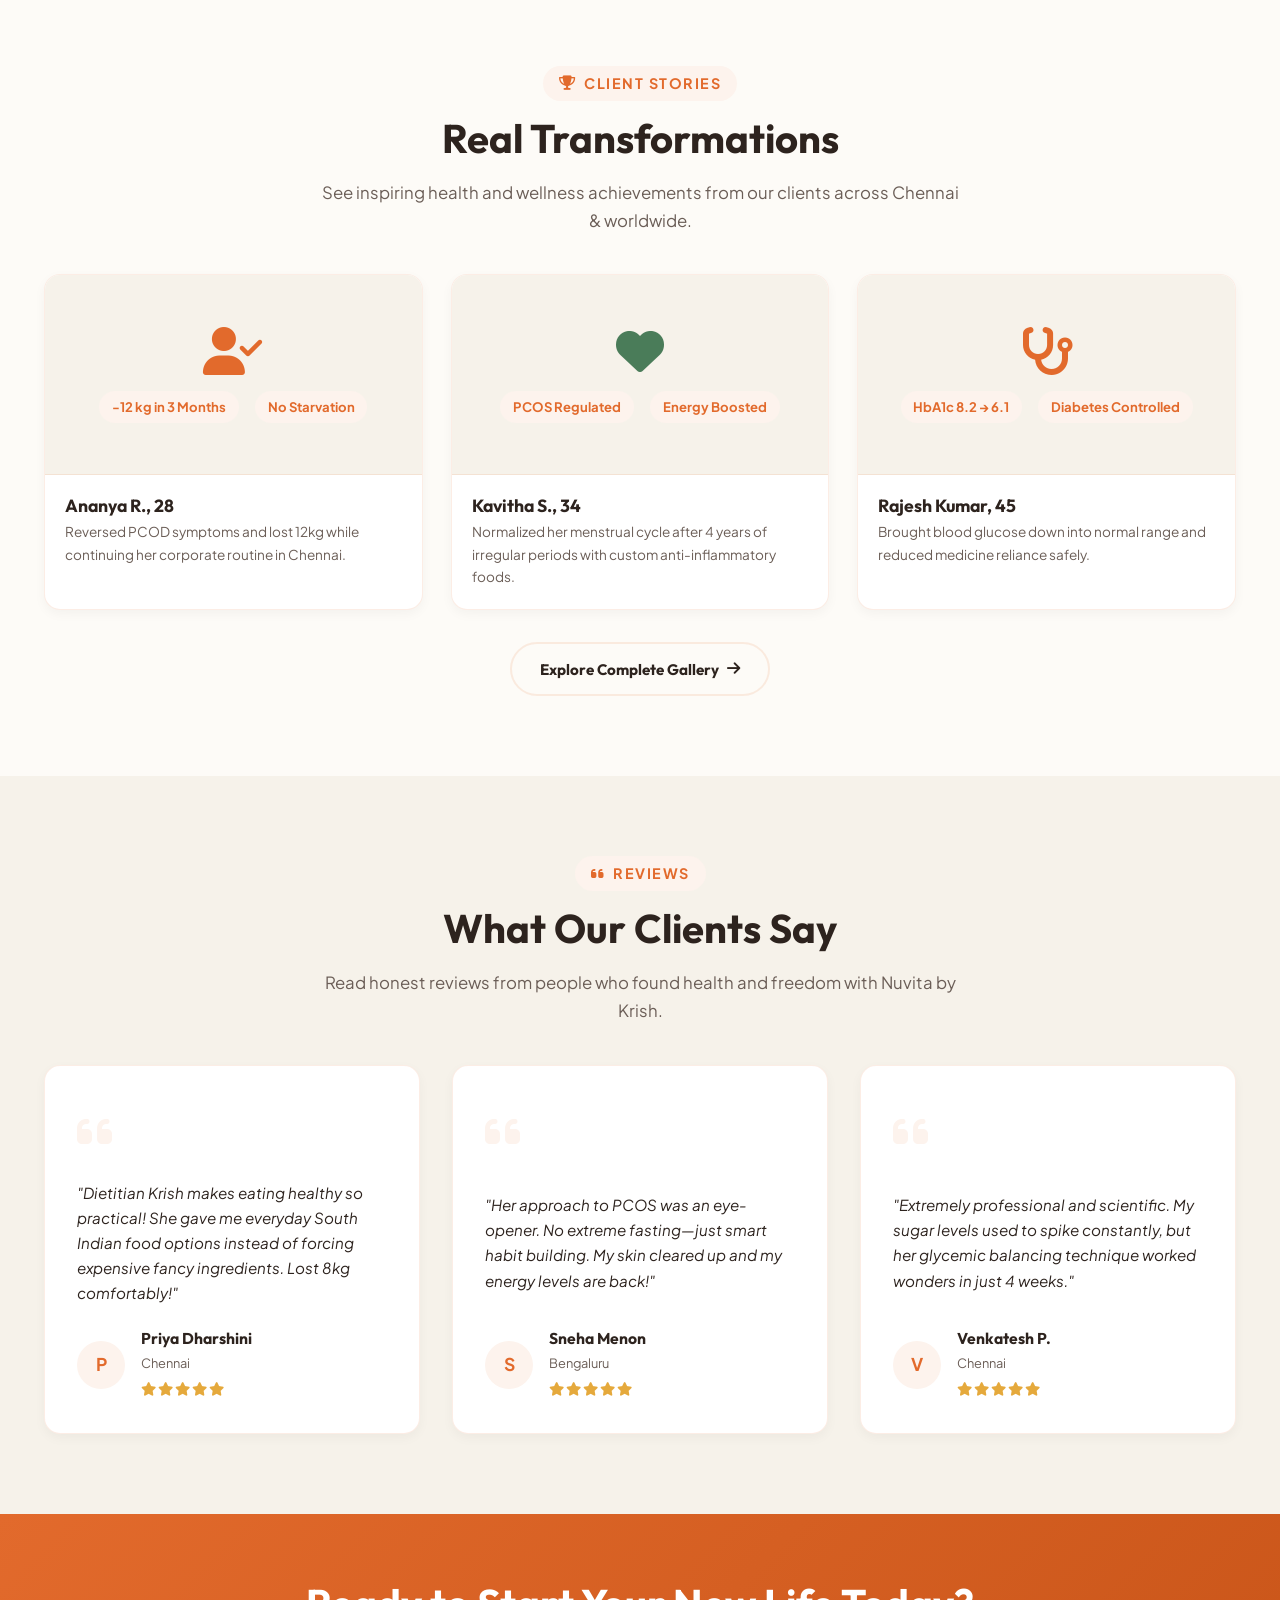
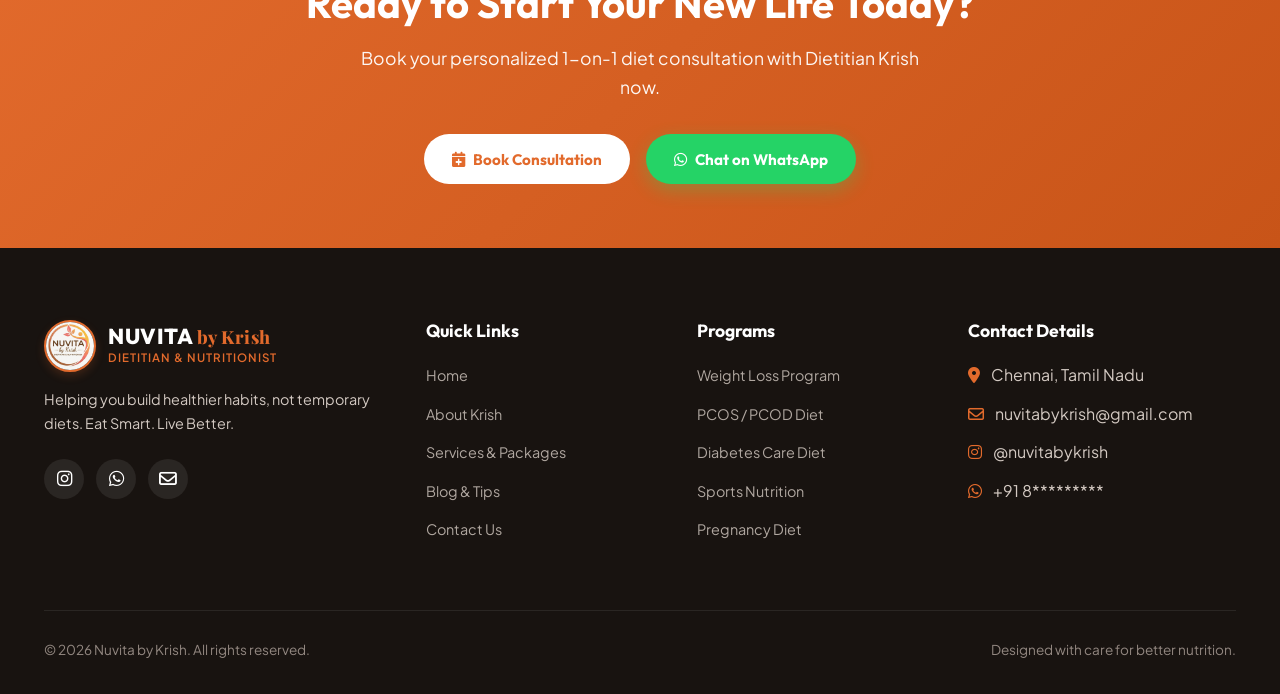
==== commit 06e14640: "Added google analytics" ====
--- a/index.html
+++ b/index.html
@@ -15,6 +15,18 @@
   <!-- Font Awesome Icons -->
   <link rel="stylesheet" href="https://cdnjs.cloudflare.com/ajax/libs/font-awesome/6.4.0/css/all.min.css">
   
+  <!-- Google Analytics 4 (GA4) Tag -->
+  <script async src="https://www.googletagmanager.com/gtag/js?id=G-9WJXYG3HTG"></script>
+  <script>
+    window.dataLayer = window.dataLayer || [];
+    function gtag(){dataLayer.push(arguments);}
+    gtag('js', new Date());
+
+    gtag('config', 'G-9WJXYG3HTG', {
+      'send_page_view': true
+    });
+  </script>
+
   <!-- Main Stylesheet -->
   <link rel="stylesheet" href="css/style.css">
 </head>
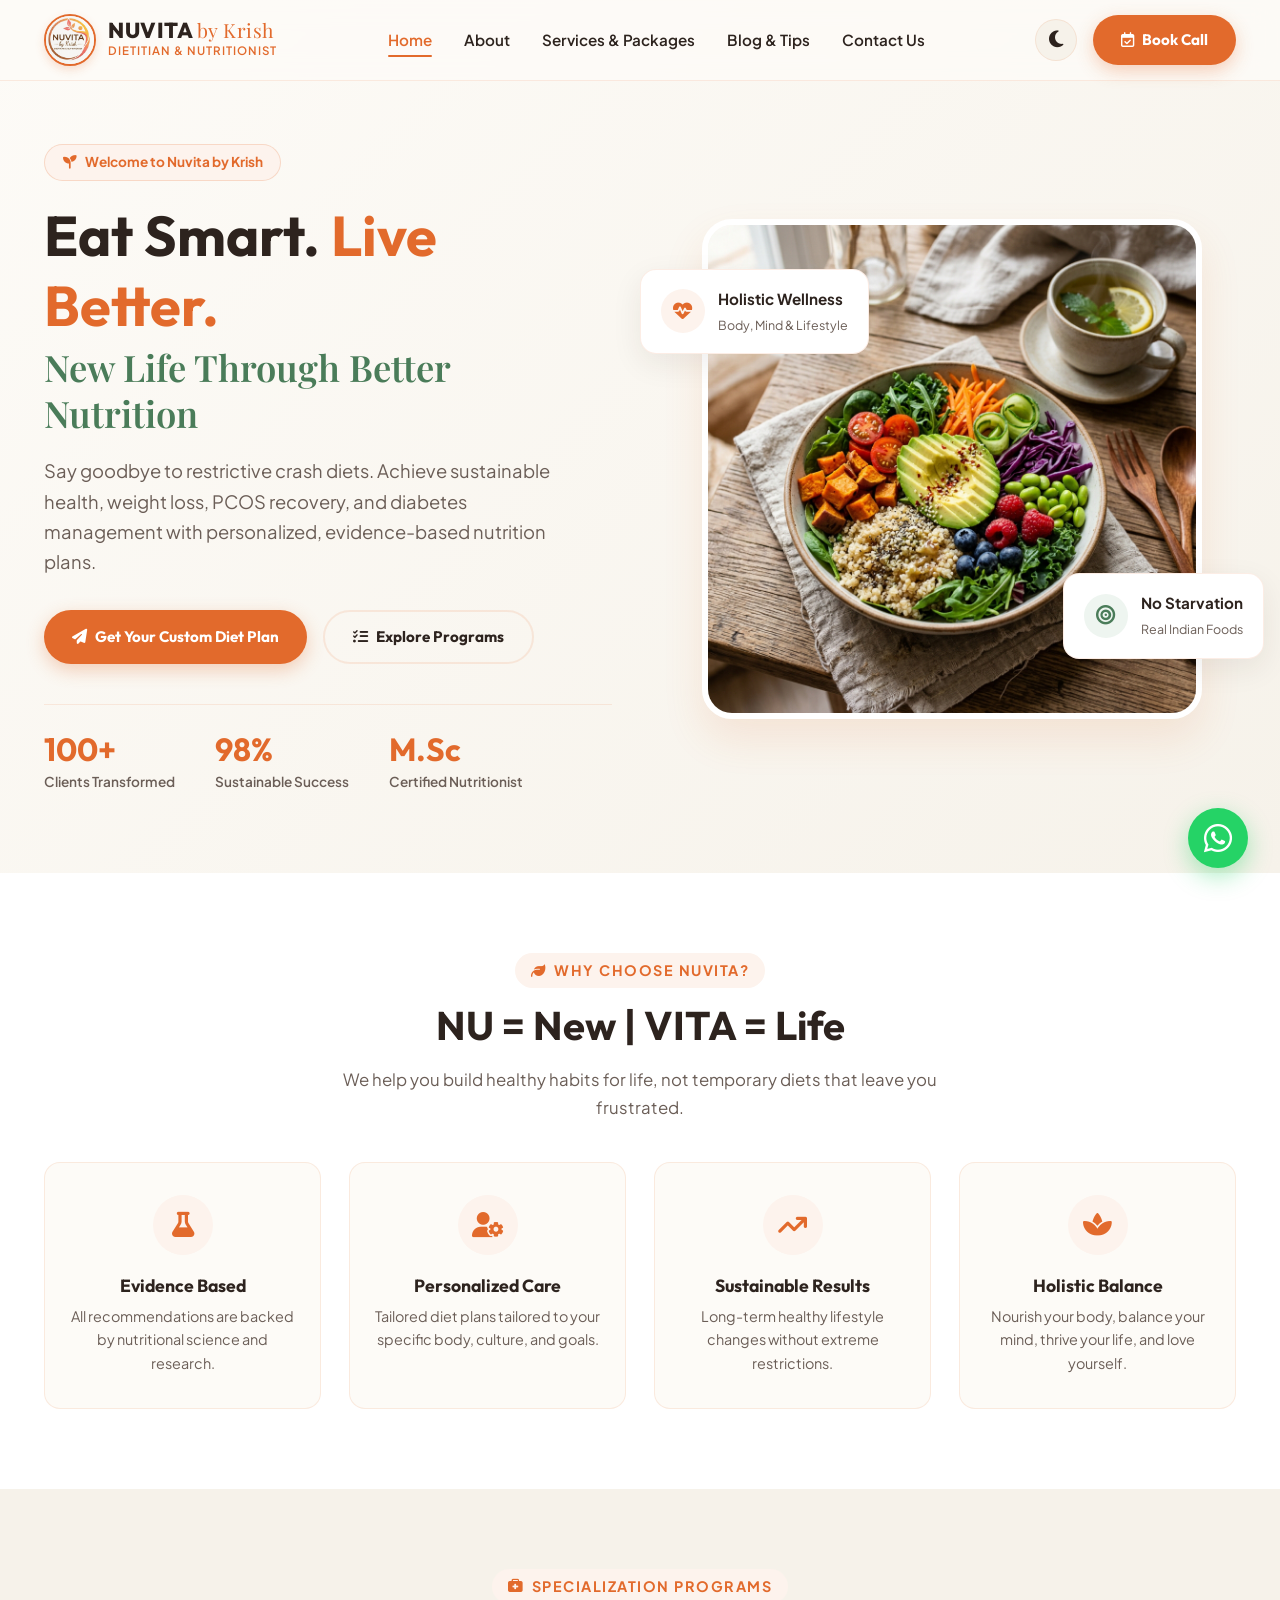
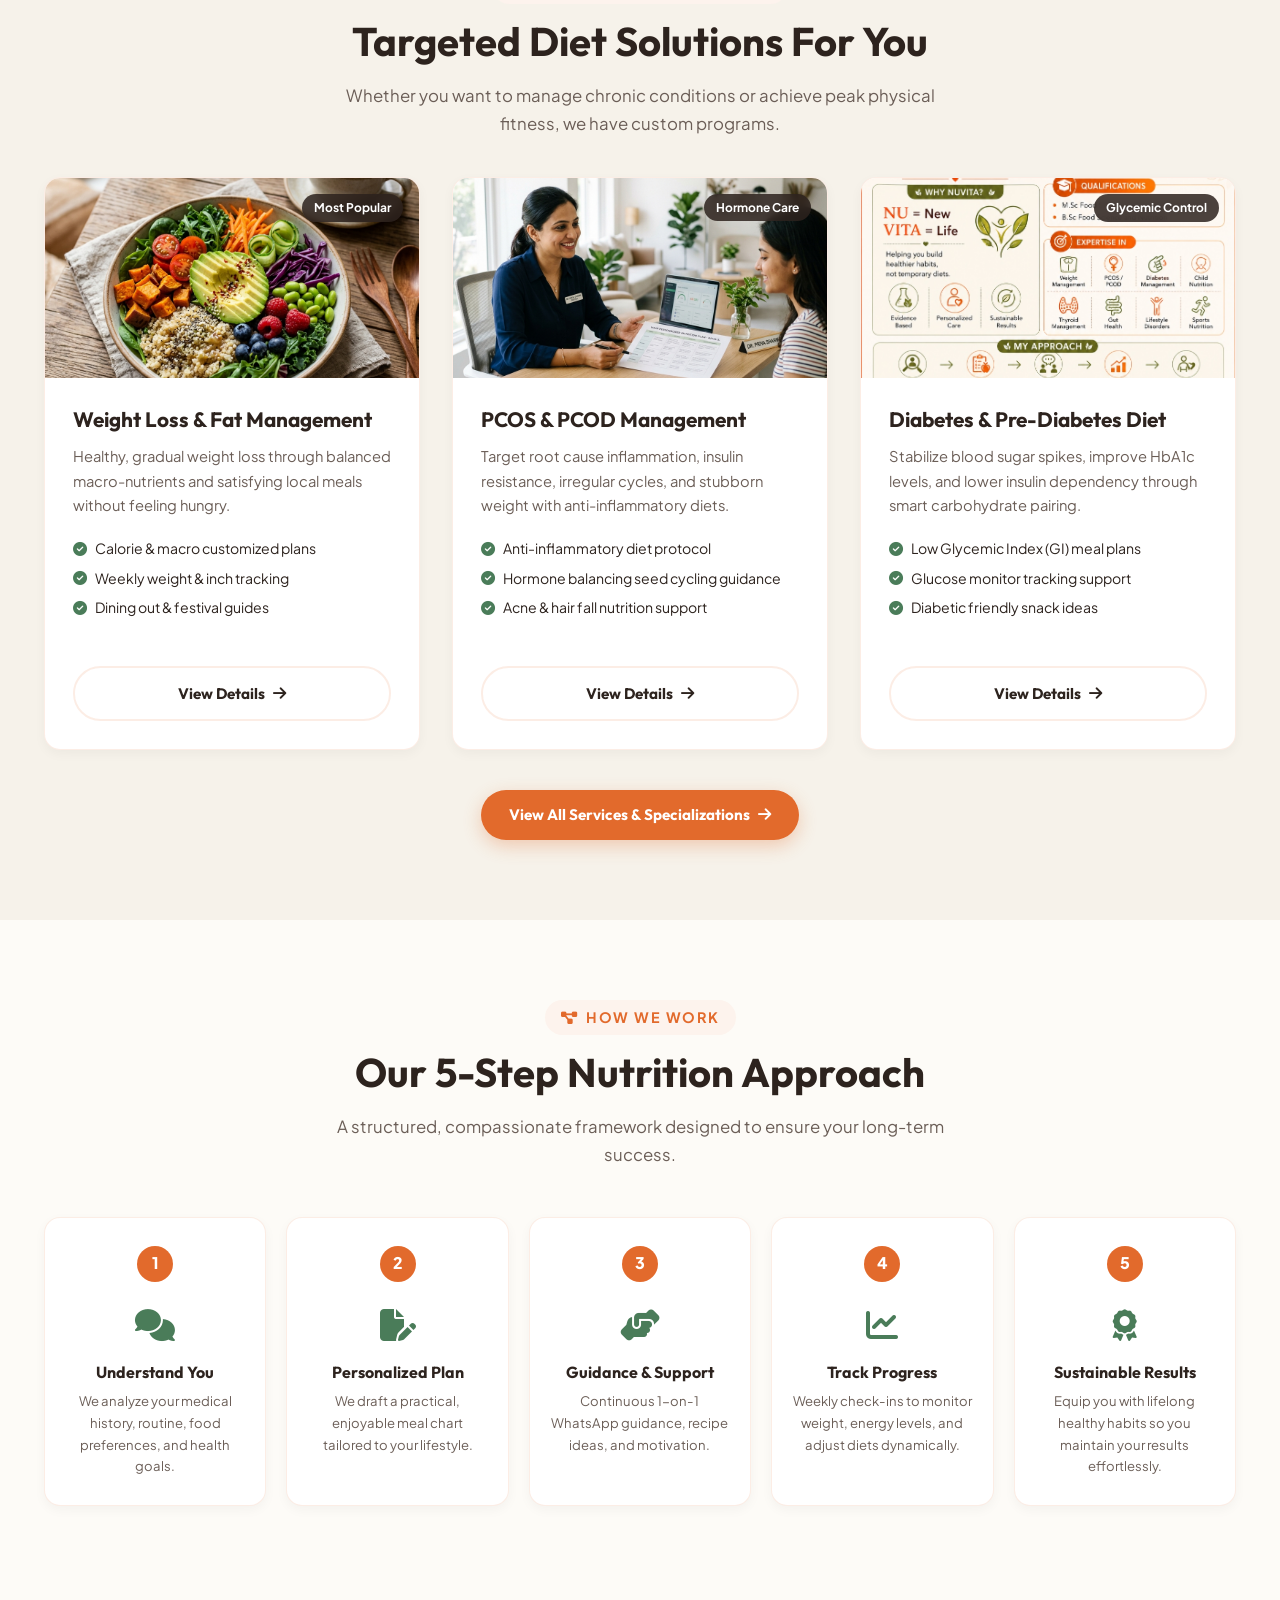
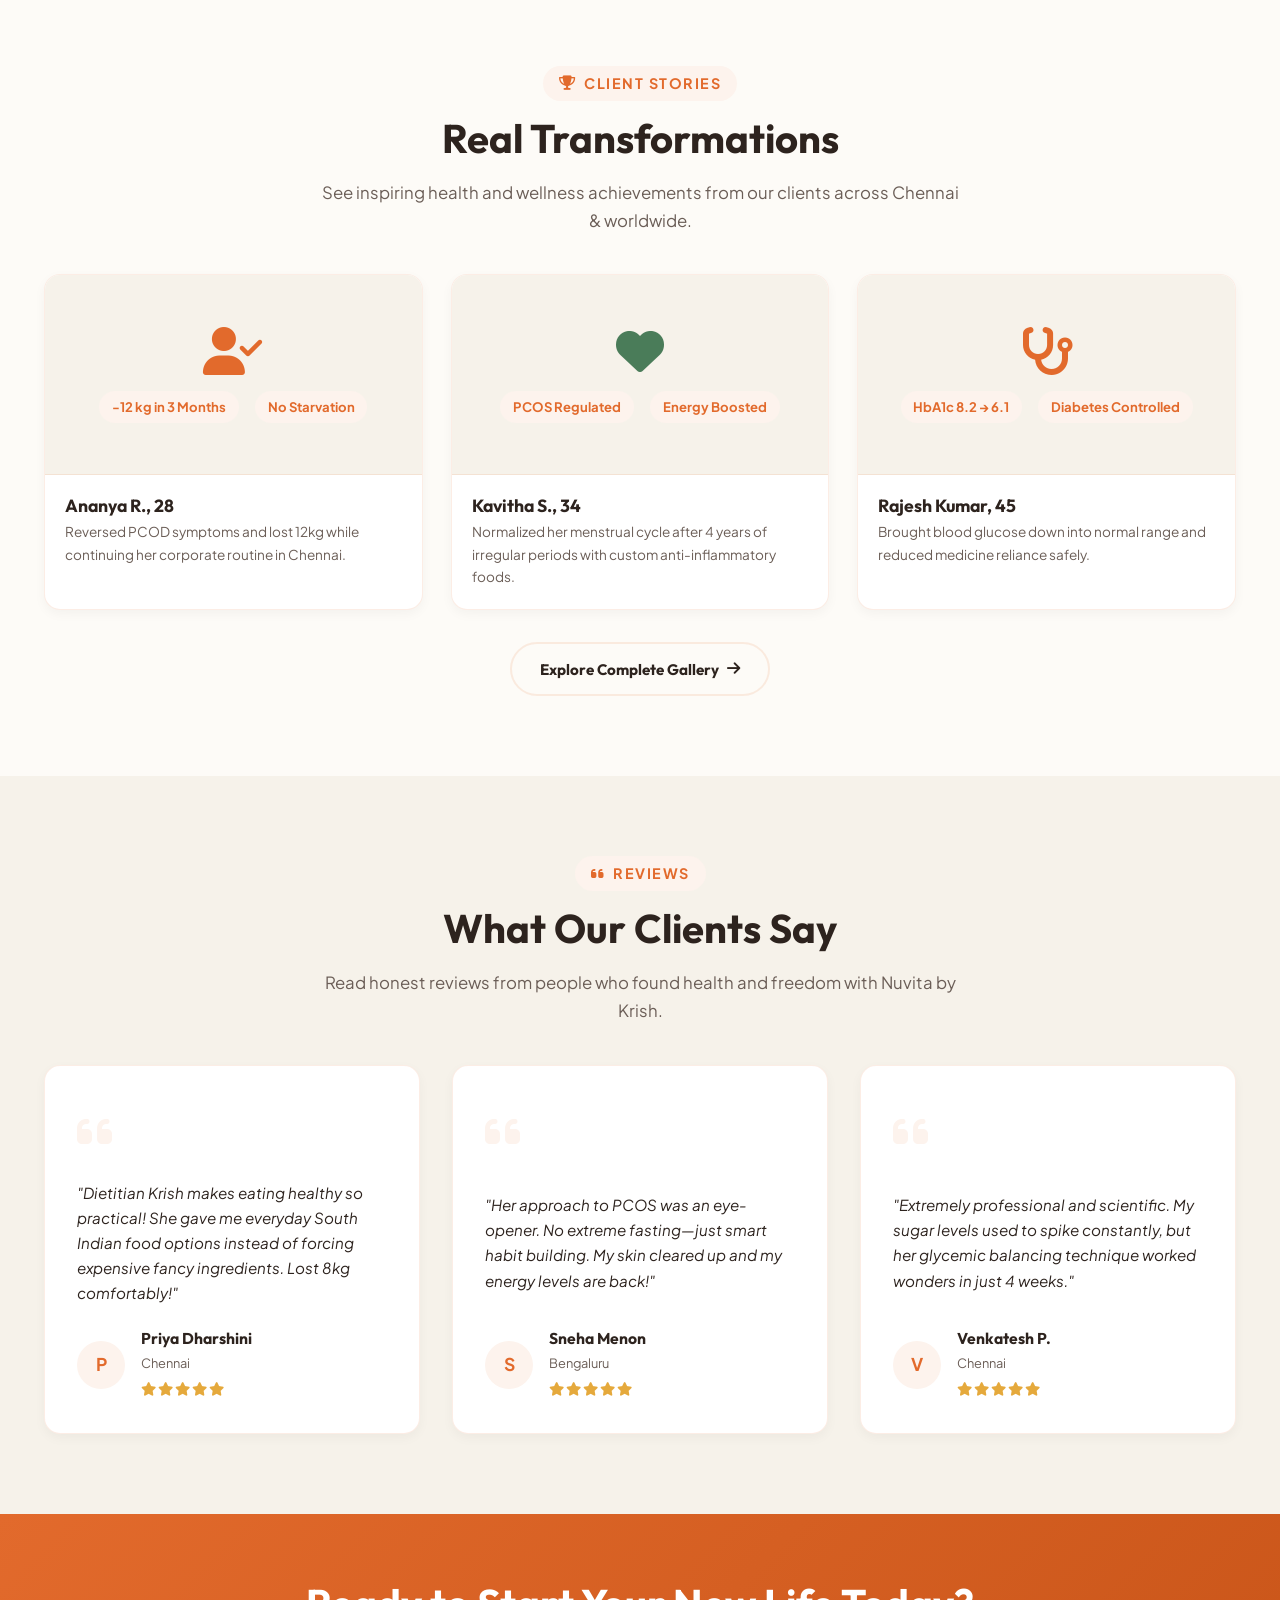
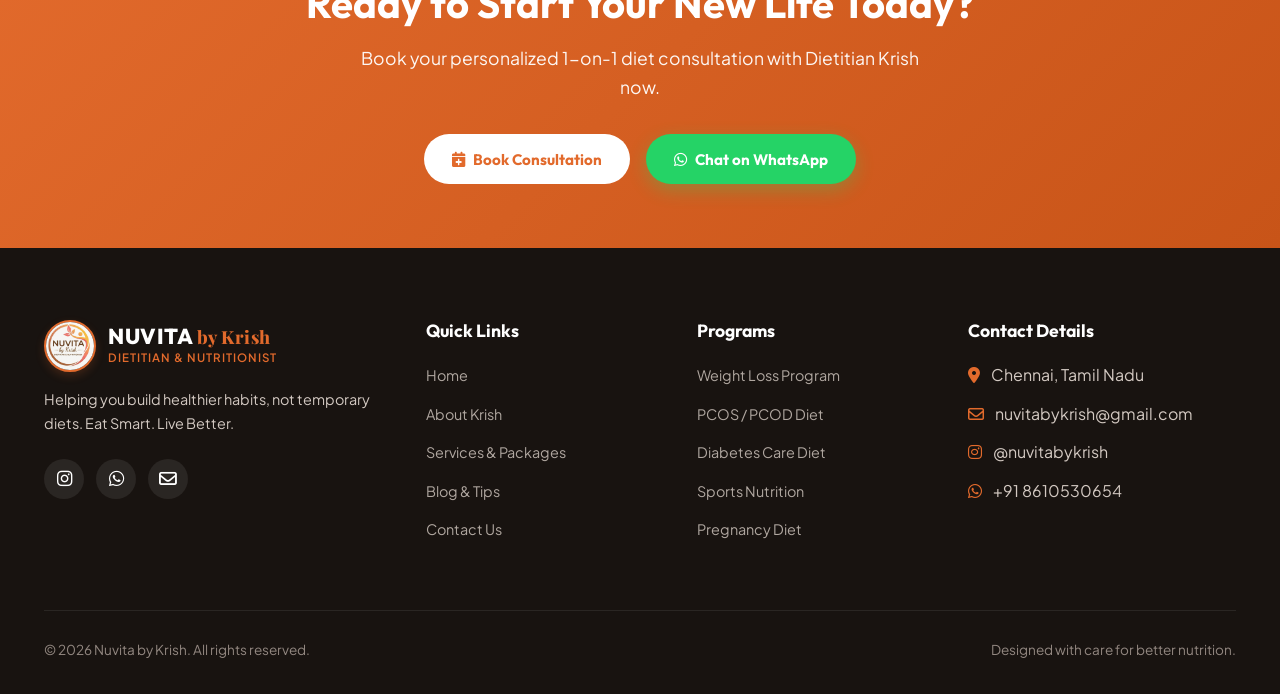
==== commit c6c70f88: "Changed whatsup number and client details" ====
--- a/index.html
+++ b/index.html
@@ -1,25 +1,30 @@
 <!DOCTYPE html>
 <html lang="en">
+
 <head>
   <meta charset="UTF-8">
   <meta name="viewport" content="width=device-width, initial-scale=1.0">
   <title>Nuvita by Krish | Dietitian & Nutritionist in Chennai</title>
-  <meta name="description" content="Personalized diet counseling, evidence-based nutrition plans for Weight Loss, PCOS/PCOD, Diabetes Management, Sports Nutrition & Pregnancy Diet in Chennai by Krish.">
-  <meta name="keywords" content="Dietitian Chennai, Nutritionist Krish, Weight loss diet, PCOS diet plan, Diabetes nutritionist, Nuvita by Krish">
-  
+  <meta name="description"
+    content="Personalized diet counseling, evidence-based nutrition plans for Weight Loss, PCOS/PCOD, Diabetes Management, Sports Nutrition & Pregnancy Diet in Chennai by Krish.">
+  <meta name="keywords"
+    content="Dietitian Chennai, Nutritionist Krish, Weight loss diet, PCOS diet plan, Diabetes nutritionist, Nuvita by Krish">
+
   <!-- Google Fonts -->
   <link rel="preconnect" href="https://fonts.googleapis.com">
   <link rel="preconnect" href="https://fonts.gstatic.com" crossorigin>
-  <link href="https://fonts.googleapis.com/css2?family=Outfit:wght@400;500;600;700;800&family=Playfair+Display:ital,wght@1,600&family=Plus+Jakarta+Sans:wght@400;500;600;700&display=swap" rel="stylesheet">
-  
+  <link
+    href="https://fonts.googleapis.com/css2?family=Outfit:wght@400;500;600;700;800&family=Playfair+Display:ital,wght@1,600&family=Plus+Jakarta+Sans:wght@400;500;600;700&display=swap"
+    rel="stylesheet">
+
   <!-- Font Awesome Icons -->
   <link rel="stylesheet" href="https://cdnjs.cloudflare.com/ajax/libs/font-awesome/6.4.0/css/all.min.css">
-  
+
   <!-- Google Analytics 4 (GA4) Tag -->
   <script async src="https://www.googletagmanager.com/gtag/js?id=G-9WJXYG3HTG"></script>
   <script>
     window.dataLayer = window.dataLayer || [];
-    function gtag(){dataLayer.push(arguments);}
+    function gtag() { dataLayer.push(arguments); }
     gtag('js', new Date());
 
     gtag('config', 'G-9WJXYG3HTG', {
@@ -30,6 +35,7 @@
   <!-- Main Stylesheet -->
   <link rel="stylesheet" href="css/style.css">
 </head>
+
 <body>
 
   <!-- Navigation Bar -->
@@ -38,7 +44,9 @@
       <a href="index.html" class="nav-brand">
         <img src="images/logo-circle.jpg" alt="Nuvita by Krish Logo" class="nav-logo-img">
         <div class="brand-text">
-          <span class="brand-name">NUVITA <small style="font-family: var(--font-cursive); font-size: 0.9em; font-weight: normal; color: var(--primary);">by Krish</small></span>
+          <span class="brand-name">NUVITA <small
+              style="font-family: var(--font-cursive); font-size: 0.9em; font-weight: normal; color: var(--primary);">by
+              Krish</small></span>
           <span class="brand-subtitle">Dietitian & Nutritionist</span>
         </div>
       </a>
@@ -76,17 +84,19 @@
             <span class="tagline-accent">New Life Through Better Nutrition</span>
           </h1>
           <p class="hero-subtitle">
-            Say goodbye to restrictive crash diets. Achieve sustainable health, weight loss, PCOS recovery, and diabetes management with personalized, evidence-based nutrition plans.
+            Say goodbye to restrictive crash diets. Achieve sustainable health, weight loss, PCOS recovery, and diabetes
+            management with personalized, evidence-based nutrition plans.
           </p>
-          
+
           <div class="hero-cta-group">
-            <a href="contact.html" class="btn btn-primary"><i class="fa-solid fa-paper-plane"></i> Get Your Custom Diet Plan</a>
+            <a href="contact.html" class="btn btn-primary"><i class="fa-solid fa-paper-plane"></i> Get Your Custom Diet
+              Plan</a>
             <a href="services.html" class="btn btn-outline"><i class="fa-solid fa-list-check"></i> Explore Programs</a>
           </div>
 
           <div class="hero-stats">
             <div class="stat-item">
-              <h3>1000+</h3>
+              <h3>100+</h3>
               <p>Clients Transformed</p>
             </div>
             <div class="stat-item">
@@ -102,7 +112,7 @@
 
         <div class="hero-image-wrapper">
           <img src="images/hero-nutrition.png" alt="Healthy balanced nutrition meal bowl" class="hero-main-img">
-          
+
           <div class="floating-card floating-card-1">
             <div class="icon-badge"><i class="fa-solid fa-heart-pulse"></i></div>
             <div class="floating-card-text">
@@ -112,7 +122,8 @@
           </div>
 
           <div class="floating-card floating-card-2">
-            <div class="icon-badge" style="background: var(--secondary-light); color: var(--secondary);"><i class="fa-solid fa-bullseye"></i></div>
+            <div class="icon-badge" style="background: var(--secondary-light); color: var(--secondary);"><i
+                class="fa-solid fa-bullseye"></i></div>
             <div class="floating-card-text">
               <strong>No Starvation</strong>
               <span>Real Indian Foods</span>
@@ -129,7 +140,8 @@
       <div class="text-center">
         <span class="section-subtitle"><i class="fa-solid fa-leaf"></i> Why Choose Nuvita?</span>
         <h2 class="section-title">NU = New | VITA = Life</h2>
-        <p class="section-desc">We help you build healthy habits for life, not temporary diets that leave you frustrated.</p>
+        <p class="section-desc">We help you build healthy habits for life, not temporary diets that leave you
+          frustrated.</p>
       </div>
 
       <div class="pillars-grid">
@@ -166,7 +178,8 @@
       <div class="text-center">
         <span class="section-subtitle"><i class="fa-solid fa-briefcase-medical"></i> Specialization Programs</span>
         <h2 class="section-title">Targeted Diet Solutions For You</h2>
-        <p class="section-desc">Whether you want to manage chronic conditions or achieve peak physical fitness, we have custom programs.</p>
+        <p class="section-desc">Whether you want to manage chronic conditions or achieve peak physical fitness, we have
+          custom programs.</p>
       </div>
 
       <div class="services-grid">
@@ -178,13 +191,15 @@
           </div>
           <div class="service-content">
             <h3>Weight Loss & Fat Management</h3>
-            <p>Healthy, gradual weight loss through balanced macro-nutrients and satisfying local meals without feeling hungry.</p>
+            <p>Healthy, gradual weight loss through balanced macro-nutrients and satisfying local meals without feeling
+              hungry.</p>
             <ul class="service-features">
               <li><i class="fa-solid fa-circle-check"></i> Calorie & macro customized plans</li>
               <li><i class="fa-solid fa-circle-check"></i> Weekly weight & inch tracking</li>
               <li><i class="fa-solid fa-circle-check"></i> Dining out & festival guides</li>
             </ul>
-            <a href="services.html" class="btn btn-outline" style="margin-top: 1rem;">View Details <i class="fa-solid fa-arrow-right"></i></a>
+            <a href="services.html" class="btn btn-outline" style="margin-top: 1rem;">View Details <i
+                class="fa-solid fa-arrow-right"></i></a>
           </div>
         </div>
 
@@ -196,13 +211,15 @@
           </div>
           <div class="service-content">
             <h3>PCOS & PCOD Management</h3>
-            <p>Target root cause inflammation, insulin resistance, irregular cycles, and stubborn weight with anti-inflammatory diets.</p>
+            <p>Target root cause inflammation, insulin resistance, irregular cycles, and stubborn weight with
+              anti-inflammatory diets.</p>
             <ul class="service-features">
               <li><i class="fa-solid fa-circle-check"></i> Anti-inflammatory diet protocol</li>
               <li><i class="fa-solid fa-circle-check"></i> Hormone balancing seed cycling guidance</li>
               <li><i class="fa-solid fa-circle-check"></i> Acne & hair fall nutrition support</li>
             </ul>
-            <a href="services.html" class="btn btn-outline" style="margin-top: 1rem;">View Details <i class="fa-solid fa-arrow-right"></i></a>
+            <a href="services.html" class="btn btn-outline" style="margin-top: 1rem;">View Details <i
+                class="fa-solid fa-arrow-right"></i></a>
           </div>
         </div>
 
@@ -214,19 +231,22 @@
           </div>
           <div class="service-content">
             <h3>Diabetes & Pre-Diabetes Diet</h3>
-            <p>Stabilize blood sugar spikes, improve HbA1c levels, and lower insulin dependency through smart carbohydrate pairing.</p>
+            <p>Stabilize blood sugar spikes, improve HbA1c levels, and lower insulin dependency through smart
+              carbohydrate pairing.</p>
             <ul class="service-features">
               <li><i class="fa-solid fa-circle-check"></i> Low Glycemic Index (GI) meal plans</li>
               <li><i class="fa-solid fa-circle-check"></i> Glucose monitor tracking support</li>
               <li><i class="fa-solid fa-circle-check"></i> Diabetic friendly snack ideas</li>
             </ul>
-            <a href="services.html" class="btn btn-outline" style="margin-top: 1rem;">View Details <i class="fa-solid fa-arrow-right"></i></a>
+            <a href="services.html" class="btn btn-outline" style="margin-top: 1rem;">View Details <i
+                class="fa-solid fa-arrow-right"></i></a>
           </div>
         </div>
       </div>
 
       <div class="text-center" style="margin-top: 2.5rem;">
-        <a href="services.html" class="btn btn-primary">View All Services & Specializations <i class="fa-solid fa-arrow-right"></i></a>
+        <a href="services.html" class="btn btn-primary">View All Services & Specializations <i
+            class="fa-solid fa-arrow-right"></i></a>
       </div>
     </div>
   </section>
@@ -285,7 +305,8 @@
       <div class="text-center">
         <span class="section-subtitle"><i class="fa-solid fa-trophy"></i> Client Stories</span>
         <h2 class="section-title">Real Transformations</h2>
-        <p class="section-desc">See inspiring health and wellness achievements from our clients across Chennai & worldwide.</p>
+        <p class="section-desc">See inspiring health and wellness achievements from our clients across Chennai &
+          worldwide.</p>
       </div>
 
       <div class="gallery-grid">
@@ -313,7 +334,8 @@
           </div>
           <div class="transformation-info">
             <h4>Kavitha S., 34</h4>
-            <p>Normalized her menstrual cycle after 4 years of irregular periods with custom anti-inflammatory foods.</p>
+            <p>Normalized her menstrual cycle after 4 years of irregular periods with custom anti-inflammatory foods.
+            </p>
           </div>
         </div>
 
@@ -333,7 +355,8 @@
       </div>
 
       <div class="text-center" style="margin-top: 2rem;">
-        <a href="services.html#gallery" class="btn btn-outline">Explore Complete Gallery <i class="fa-solid fa-arrow-right"></i></a>
+        <a href="services.html#gallery" class="btn btn-outline">Explore Complete Gallery <i
+            class="fa-solid fa-arrow-right"></i></a>
       </div>
     </div>
   </section>
@@ -351,7 +374,8 @@
         <div class="testimonial-card">
           <div class="quote-icon"><i class="fa-solid fa-quote-left"></i></div>
           <p class="testimonial-text">
-            "Dietitian Krish makes eating healthy so practical! She gave me everyday South Indian food options instead of forcing expensive fancy ingredients. Lost 8kg comfortably!"
+            "Dietitian Krish makes eating healthy so practical! She gave me everyday South Indian food options instead
+            of forcing expensive fancy ingredients. Lost 8kg comfortably!"
           </p>
           <div class="client-meta">
             <div class="client-avatar">P</div>
@@ -372,7 +396,8 @@
         <div class="testimonial-card">
           <div class="quote-icon"><i class="fa-solid fa-quote-left"></i></div>
           <p class="testimonial-text">
-            "Her approach to PCOS was an eye-opener. No extreme fasting—just smart habit building. My skin cleared up and my energy levels are back!"
+            "Her approach to PCOS was an eye-opener. No extreme fasting—just smart habit building. My skin cleared up
+            and my energy levels are back!"
           </p>
           <div class="client-meta">
             <div class="client-avatar">S</div>
@@ -393,7 +418,8 @@
         <div class="testimonial-card">
           <div class="quote-icon"><i class="fa-solid fa-quote-left"></i></div>
           <p class="testimonial-text">
-            "Extremely professional and scientific. My sugar levels used to spike constantly, but her glycemic balancing technique worked wonders in just 4 weeks."
+            "Extremely professional and scientific. My sugar levels used to spike constantly, but her glycemic balancing
+            technique worked wonders in just 4 weeks."
           </p>
           <div class="client-meta">
             <div class="client-avatar">V</div>
@@ -415,21 +441,25 @@
   </section>
 
   <!-- CTA Banner -->
-  <section style="background: linear-gradient(135deg, var(--primary) 0%, var(--primary-hover) 100%); color: #fff; text-align: center; padding: 4rem 1.5rem;">
+  <section
+    style="background: linear-gradient(135deg, var(--primary) 0%, var(--primary-hover) 100%); color: #fff; text-align: center; padding: 4rem 1.5rem;">
     <div class="container">
       <h2 style="color: #fff; margin-bottom: 1rem;">Ready to Start Your New Life Today?</h2>
       <p style="font-size: 1.1rem; max-width: 600px; margin: 0 auto 2rem auto; opacity: 0.95;">
         Book your personalized 1-on-1 diet consultation with Dietitian Krish now.
       </p>
       <div style="display: flex; justify-content: center; gap: 1rem; flex-wrap: wrap;">
-        <a href="contact.html" class="btn" style="background: #ffffff; color: var(--primary);"><i class="fa-solid fa-calendar-plus"></i> Book Consultation</a>
-        <button class="btn btn-whatsapp trigger-whatsapp" data-package="General Consultation"><i class="fa-brands fa-whatsapp"></i> Chat on WhatsApp</button>
+        <a href="contact.html" class="btn" style="background: #ffffff; color: var(--primary);"><i
+            class="fa-solid fa-calendar-plus"></i> Book Consultation</a>
+        <button class="btn btn-whatsapp trigger-whatsapp" data-package="General Consultation"><i
+            class="fa-brands fa-whatsapp"></i> Chat on WhatsApp</button>
       </div>
     </div>
   </section>
 
   <!-- Floating WhatsApp Action Button -->
-  <a href="https://wa.me/918000000000?text=Hi%20Nuvita%20by%20Krish!%20I%20would%20like%20to%20book%20a%20diet%20consultation." target="_blank" class="whatsapp-float" aria-label="Chat on WhatsApp">
+  <a href="https://wa.me/918610530654?text=Hi%20Nuvita%20by%20Krish!%20I%20would%20like%20to%20book%20a%20diet%20consultation."
+    target="_blank" class="whatsapp-float" aria-label="Chat on WhatsApp">
     <i class="fa-brands fa-whatsapp"></i>
     <span class="tooltip-text">Chat with Dietitian Krish</span>
   </a>
@@ -442,7 +472,8 @@
           <a href="index.html" class="nav-brand">
             <img src="images/logo-circle.jpg" alt="Nuvita Logo" class="nav-logo-img">
             <div class="brand-text">
-              <span class="brand-name">NUVITA <small style="font-family: var(--font-cursive); color: var(--primary);">by Krish</small></span>
+              <span class="brand-name">NUVITA <small style="font-family: var(--font-cursive); color: var(--primary);">by
+                  Krish</small></span>
               <span class="brand-subtitle" style="color: var(--primary);">Dietitian & Nutritionist</span>
             </div>
           </a>
@@ -450,9 +481,12 @@
             Helping you build healthier habits, not temporary diets. Eat Smart. Live Better.
           </p>
           <div class="social-links">
-            <a href="https://instagram.com/nuvitabykrish" target="_blank" class="social-link" aria-label="Instagram"><i class="fa-brands fa-instagram"></i></a>
-            <a href="https://wa.me/918000000000" target="_blank" class="social-link" aria-label="WhatsApp"><i class="fa-brands fa-whatsapp"></i></a>
-            <a href="mailto:nuvitabykrish@gmail.com" class="social-link" aria-label="Email"><i class="fa-regular fa-envelope"></i></a>
+            <a href="https://instagram.com/nuvitabykrish" target="_blank" class="social-link" aria-label="Instagram"><i
+                class="fa-brands fa-instagram"></i></a>
+            <a href="https://wa.me/918610530654" target="_blank" class="social-link" aria-label="WhatsApp"><i
+                class="fa-brands fa-whatsapp"></i></a>
+            <a href="mailto:nuvitabykrish@gmail.com" class="social-link" aria-label="Email"><i
+                class="fa-regular fa-envelope"></i></a>
           </div>
         </div>
 
@@ -481,10 +515,14 @@
         <div class="footer-col">
           <h4>Contact Details</h4>
           <ul class="footer-links">
-            <li><i class="fa-solid fa-location-dot" style="color: var(--primary); margin-right: 0.5rem;"></i> Chennai, Tamil Nadu</li>
-            <li><i class="fa-regular fa-envelope" style="color: var(--primary); margin-right: 0.5rem;"></i> nuvitabykrish@gmail.com</li>
-            <li><i class="fa-brands fa-instagram" style="color: var(--primary); margin-right: 0.5rem;"></i> @nuvitabykrish</li>
-            <li><i class="fa-brands fa-whatsapp" style="color: var(--primary); margin-right: 0.5rem;"></i> +91 8*********</li>
+            <li><i class="fa-solid fa-location-dot" style="color: var(--primary); margin-right: 0.5rem;"></i> Chennai,
+              Tamil Nadu</li>
+            <li><i class="fa-regular fa-envelope" style="color: var(--primary); margin-right: 0.5rem;"></i>
+              nuvitabykrish@gmail.com</li>
+            <li><i class="fa-brands fa-instagram" style="color: var(--primary); margin-right: 0.5rem;"></i>
+              @nuvitabykrish</li>
+            <li><i class="fa-brands fa-whatsapp" style="color: var(--primary); margin-right: 0.5rem;"></i> +91
+              8610530654</li>
           </ul>
         </div>
       </div>
@@ -499,4 +537,5 @@
   <!-- Script -->
   <script src="js/script.js"></script>
 </body>
-</html>
+
+</html>
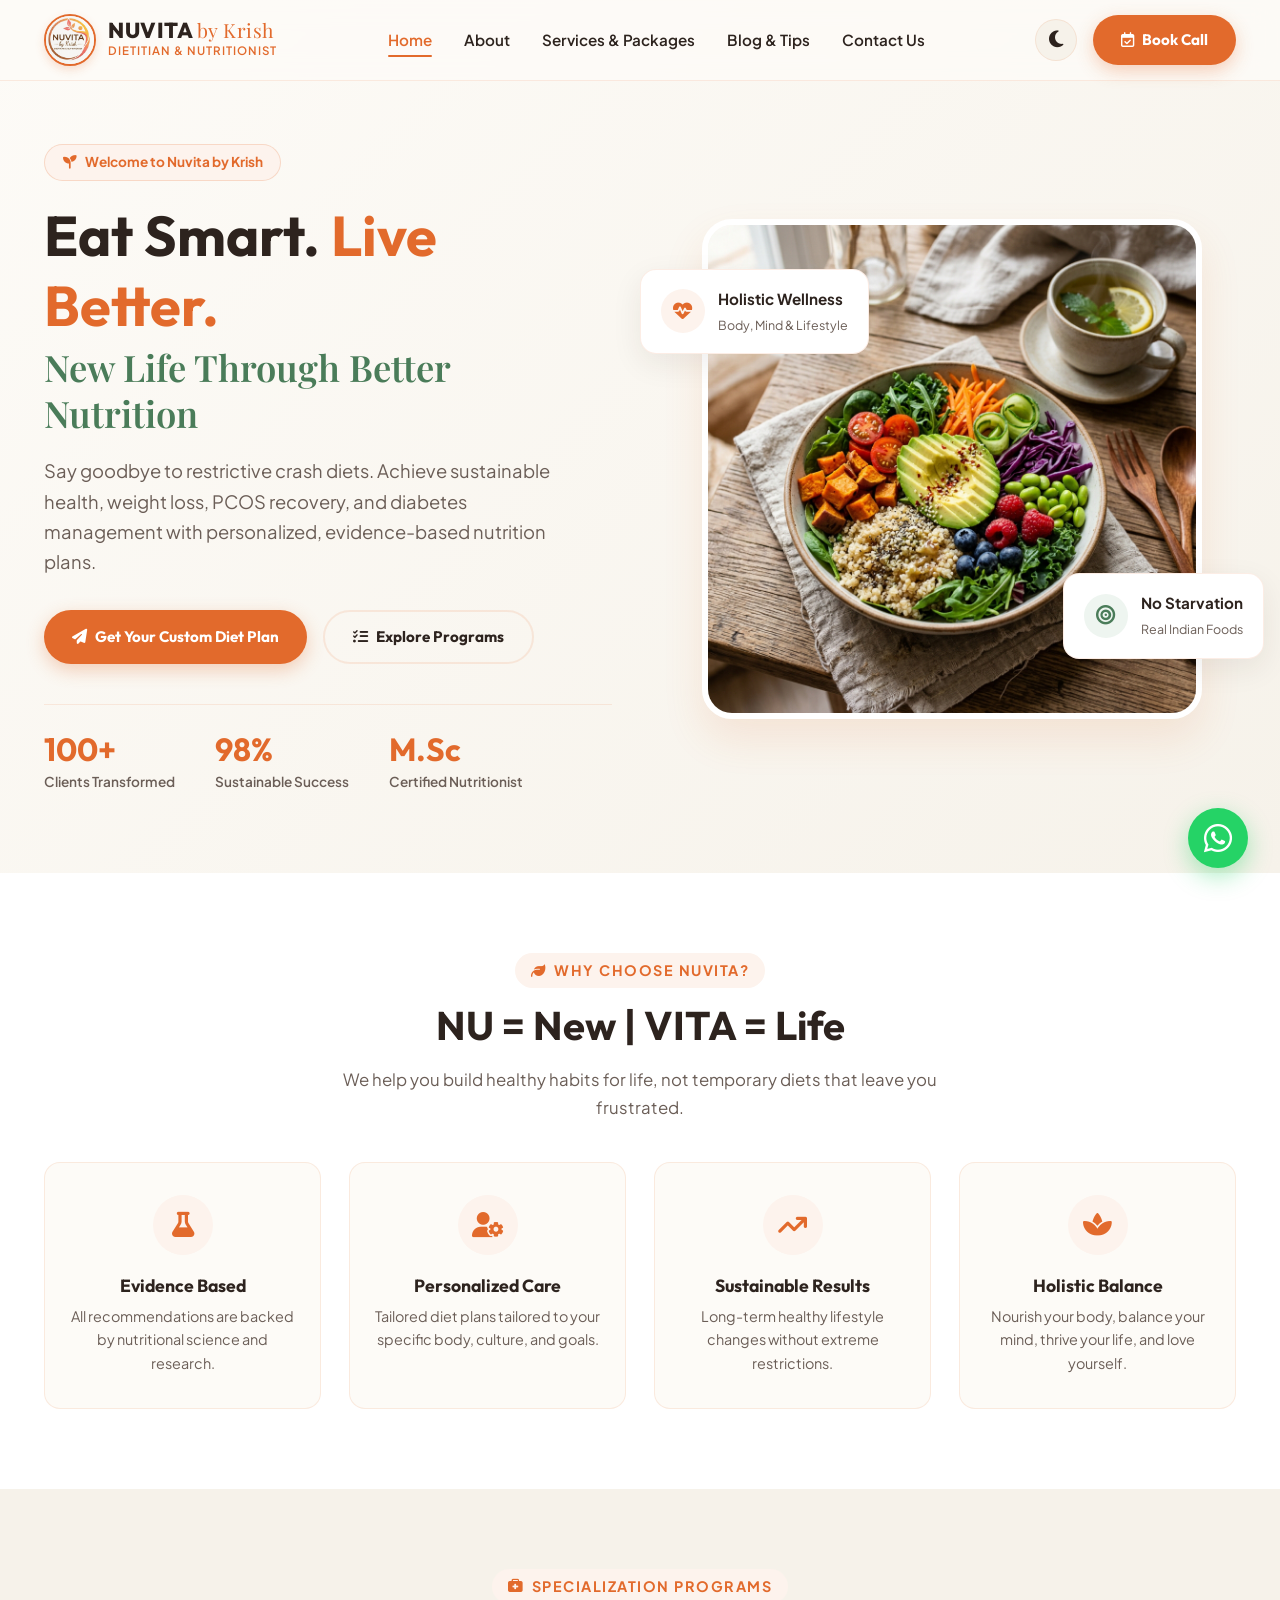
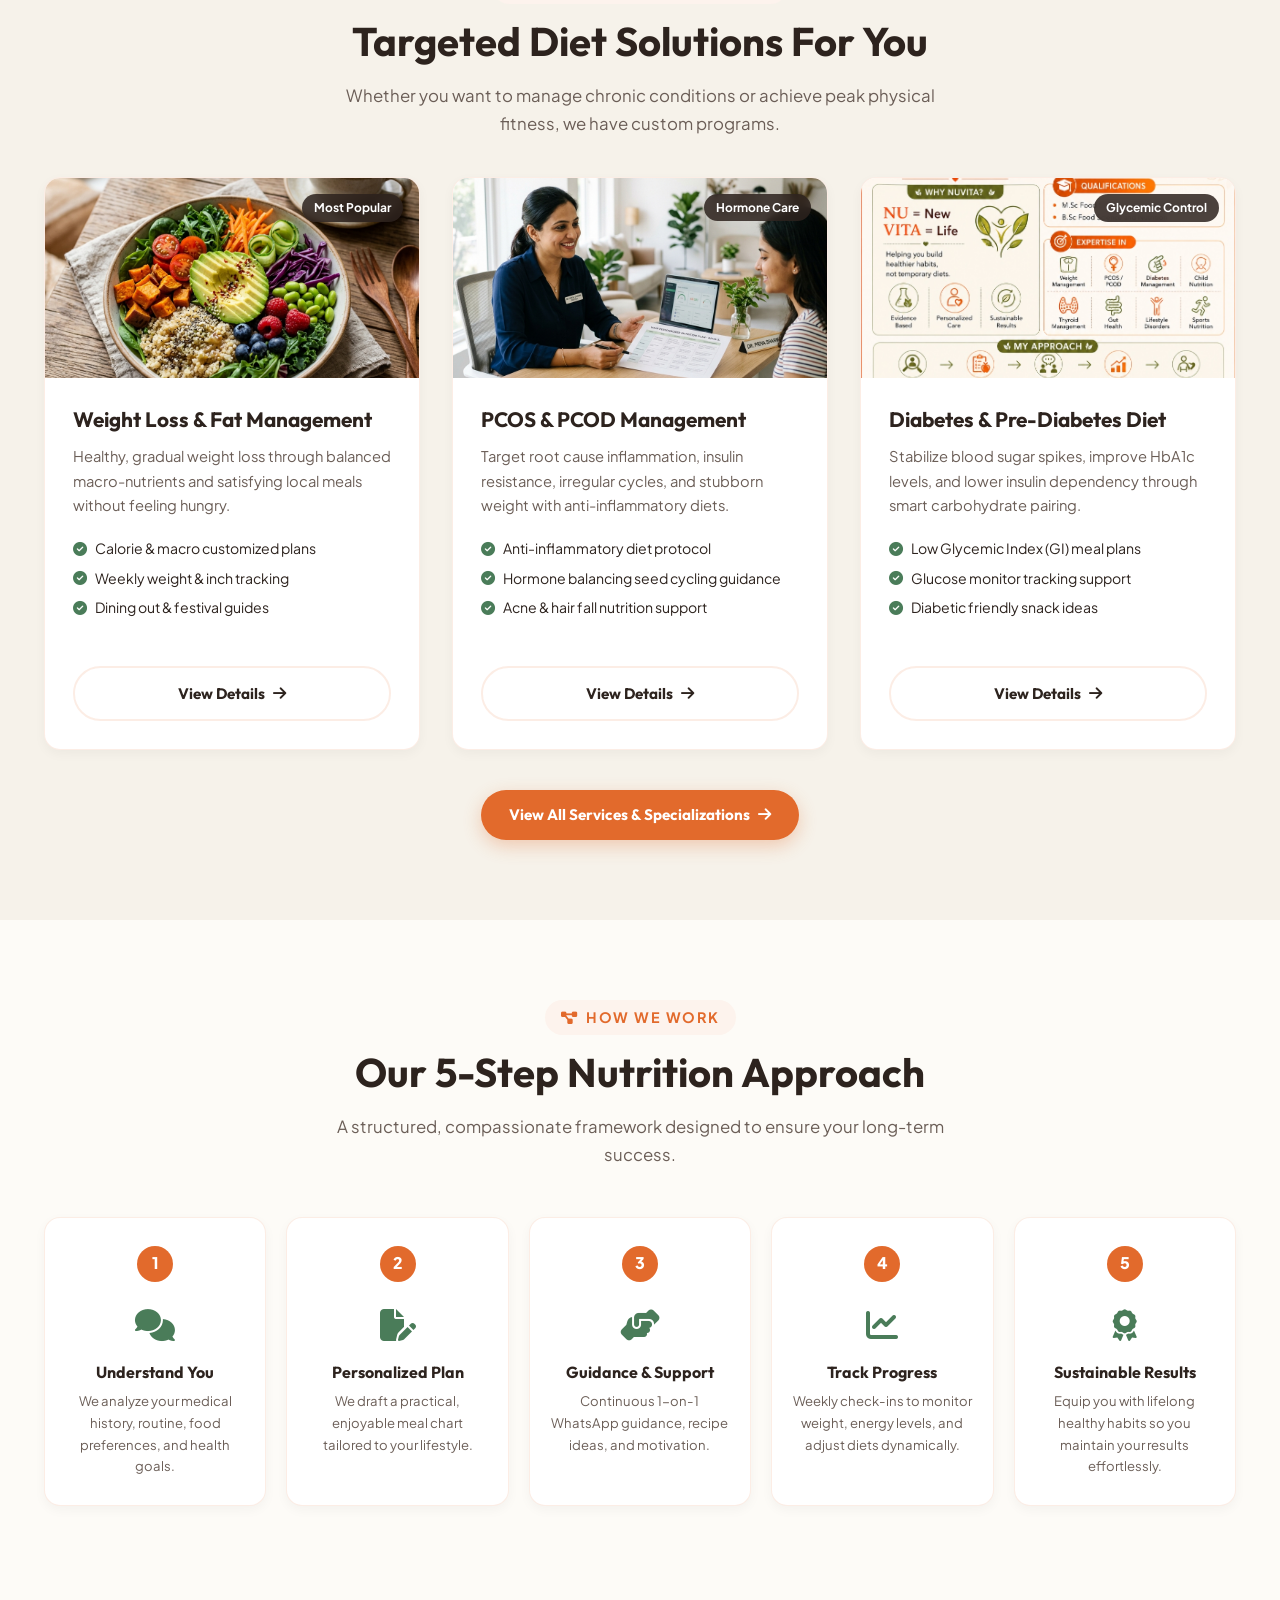
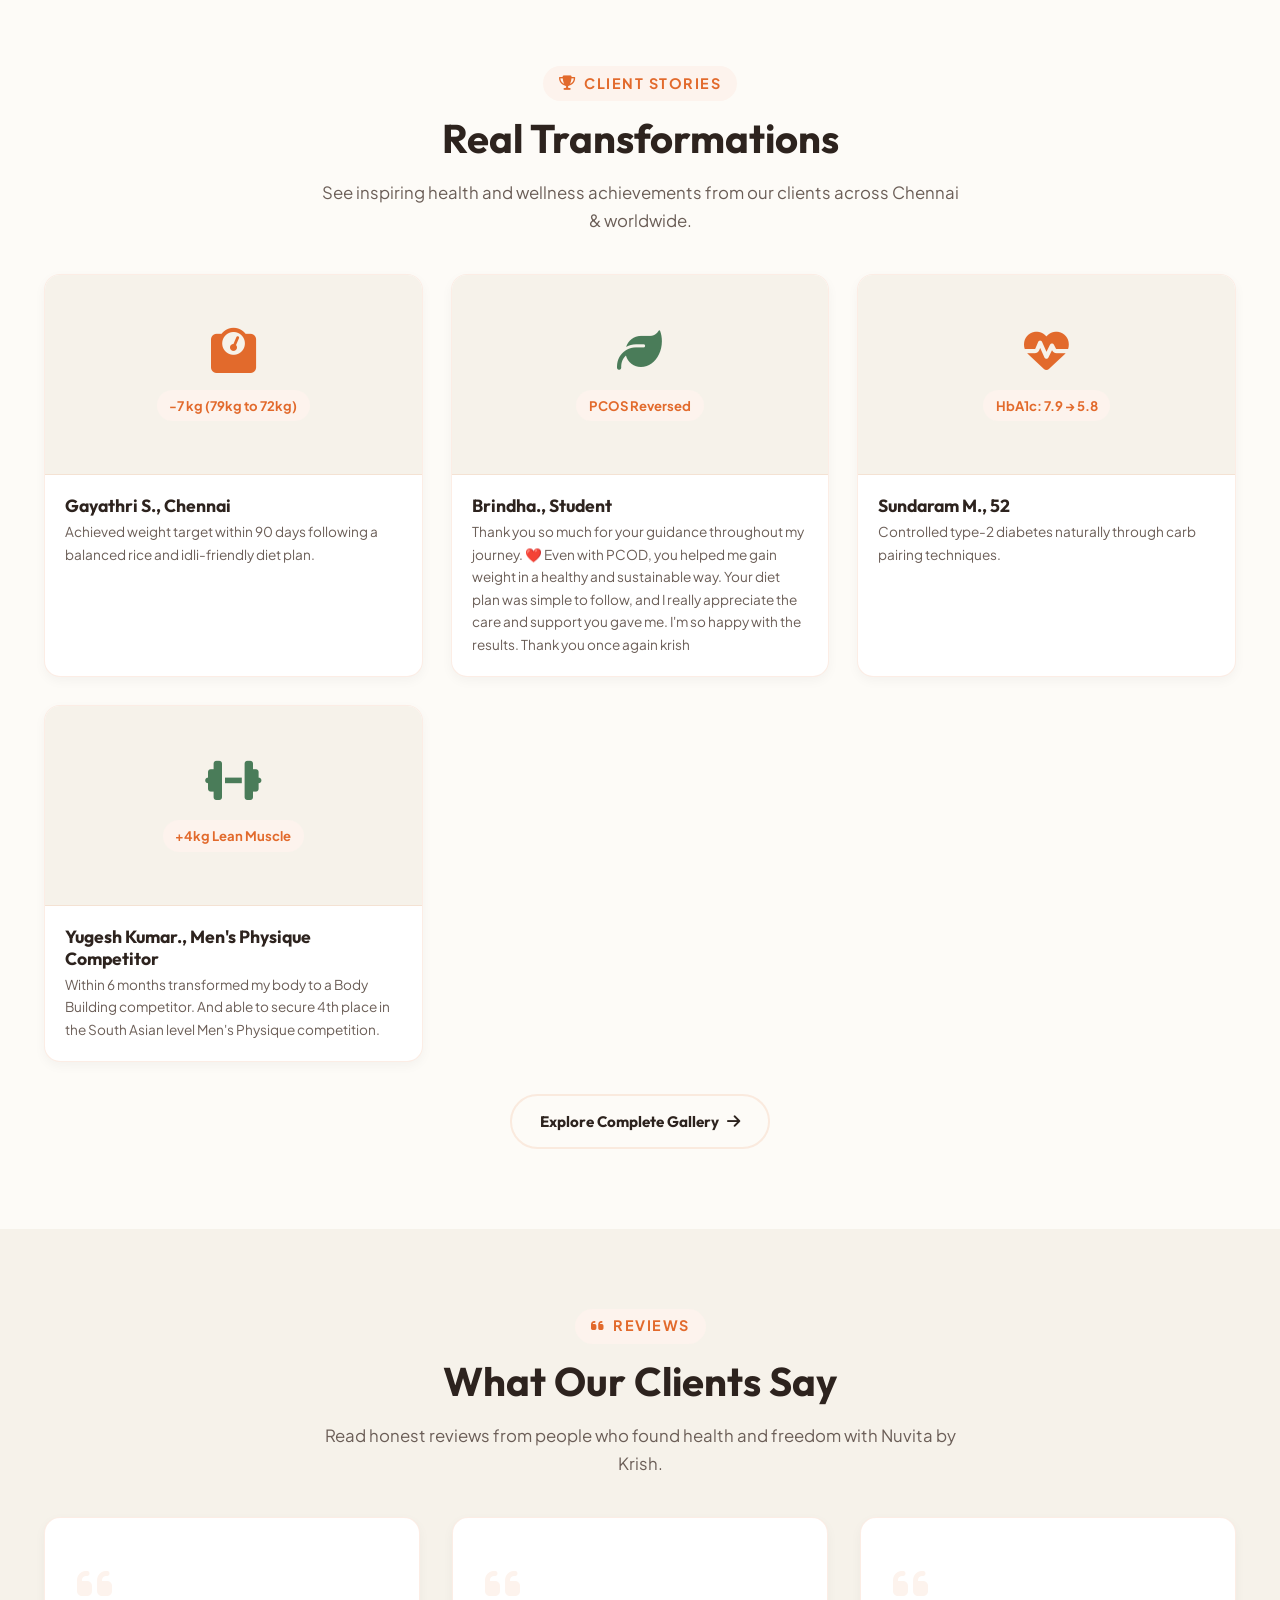
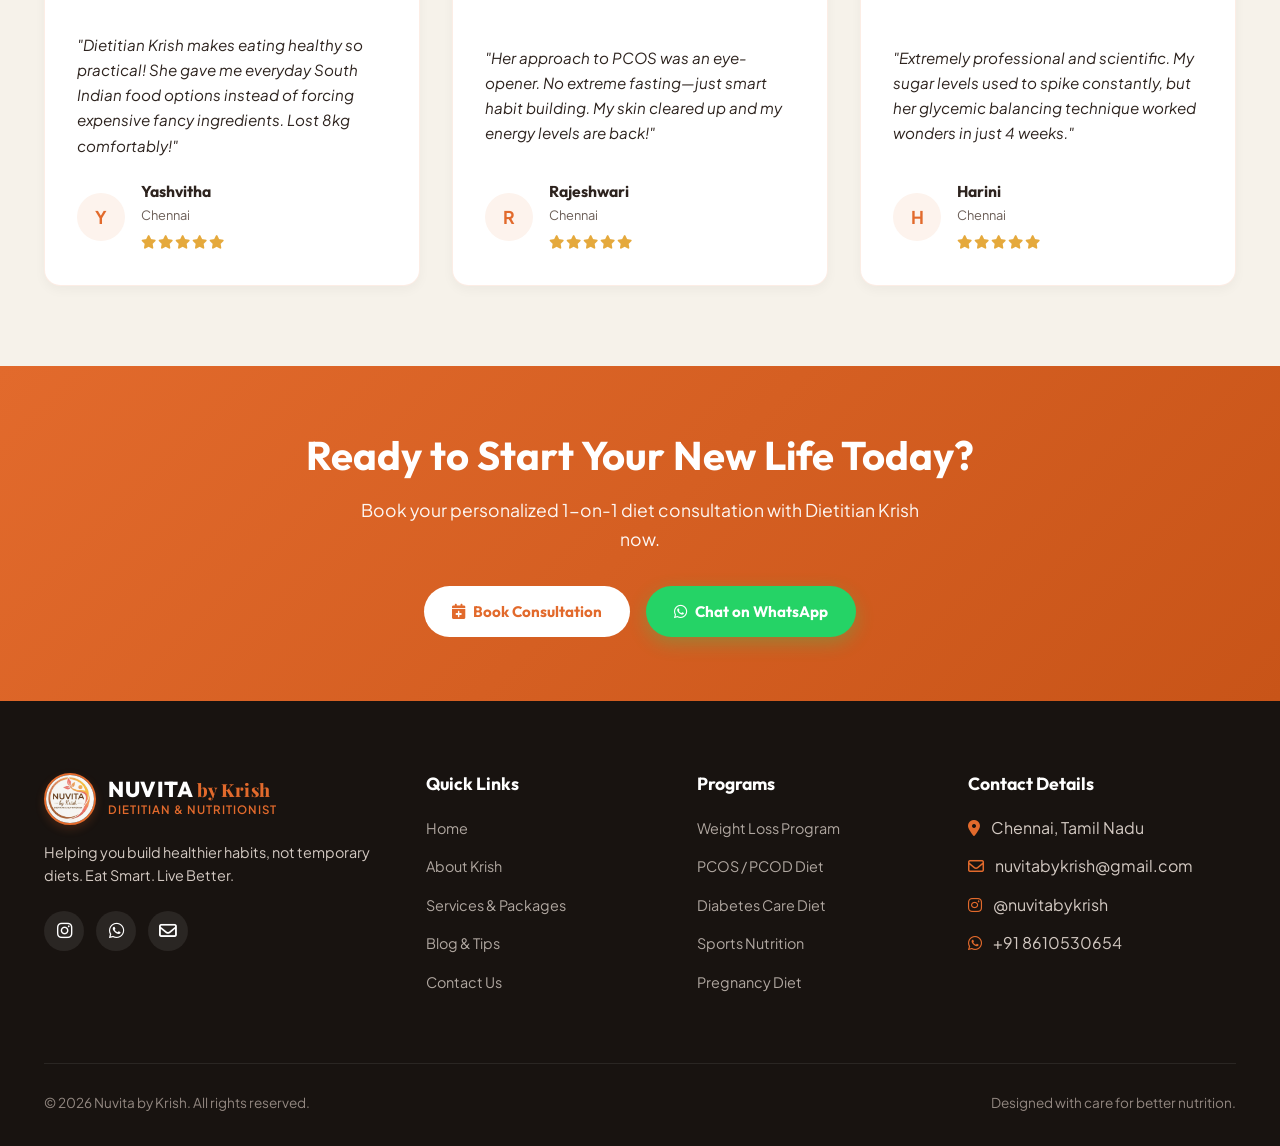
==== commit 60e30c83: "Review changes" ====
--- a/index.html
+++ b/index.html
@@ -312,44 +312,56 @@
       <div class="gallery-grid">
         <div class="transformation-card" data-category="weight-loss">
           <div class="transformation-img-box">
-            <i class="fa-solid fa-user-check" style="font-size: 3rem; color: var(--primary);"></i>
+            <i class="fa-solid fa-weight-scale" style="font-size: 2.8rem; color: var(--primary);"></i>
             <div class="stat-badge-group">
-              <span class="metric-pill">-12 kg in 3 Months</span>
-              <span class="metric-pill">No Starvation</span>
+              <span class="metric-pill">-7 kg (79kg to 72kg)</span>
             </div>
           </div>
           <div class="transformation-info">
-            <h4>Ananya R., 28</h4>
-            <p>Reversed PCOD symptoms and lost 12kg while continuing her corporate routine in Chennai.</p>
+            <h4>Gayathri S., Chennai</h4>
+            <p>Achieved weight target within 90 days following a balanced rice and idli-friendly diet plan.</p>
           </div>
         </div>
 
         <div class="transformation-card" data-category="pcos">
           <div class="transformation-img-box">
-            <i class="fa-solid fa-heart" style="font-size: 3rem; color: var(--secondary);"></i>
+            <i class="fa-solid fa-leaf" style="font-size: 2.8rem; color: var(--secondary);"></i>
             <div class="stat-badge-group">
-              <span class="metric-pill">PCOS Regulated</span>
-              <span class="metric-pill">Energy Boosted</span>
+              <span class="metric-pill">PCOS Reversed</span>
             </div>
           </div>
           <div class="transformation-info">
-            <h4>Kavitha S., 34</h4>
-            <p>Normalized her menstrual cycle after 4 years of irregular periods with custom anti-inflammatory foods.
-            </p>
+            <h4>Brindha., Student</h4>
+            <p>Thank you so much for your guidance throughout my journey. ❤️ Even with PCOD, you helped me gain weight
+              in a healthy and sustainable way. Your diet plan was simple to follow, and I really appreciate the care
+              and support you gave me. I'm so happy with the results. Thank you once again krish</p>
           </div>
         </div>
 
         <div class="transformation-card" data-category="diabetes">
           <div class="transformation-img-box">
-            <i class="fa-solid fa-stethoscope" style="font-size: 3rem; color: var(--primary);"></i>
+            <i class="fa-solid fa-heart-pulse" style="font-size: 2.8rem; color: var(--primary);"></i>
             <div class="stat-badge-group">
-              <span class="metric-pill">HbA1c 8.2 &rarr; 6.1</span>
-              <span class="metric-pill">Diabetes Controlled</span>
+              <span class="metric-pill">HbA1c: 7.9 &rarr; 5.8</span>
             </div>
           </div>
           <div class="transformation-info">
-            <h4>Rajesh Kumar, 45</h4>
-            <p>Brought blood glucose down into normal range and reduced medicine reliance safely.</p>
+            <h4>Sundaram M., 52</h4>
+            <p>Controlled type-2 diabetes naturally through carb pairing techniques.</p>
+          </div>
+        </div>
+
+        <div class="transformation-card" data-category="sports">
+          <div class="transformation-img-box">
+            <i class="fa-solid fa-dumbbell" style="font-size: 2.8rem; color: var(--secondary);"></i>
+            <div class="stat-badge-group">
+              <span class="metric-pill">+4kg Lean Muscle</span>
+            </div>
+          </div>
+          <div class="transformation-info">
+            <h4>Yugesh Kumar., Men's Physique Competitor</h4>
+            <p>Within 6 months transformed my body to a Body Building competitor. And able to secure 4th place
+              in the South Asian level Men's Physique competition.</p>
           </div>
         </div>
       </div>
@@ -378,9 +390,9 @@
             of forcing expensive fancy ingredients. Lost 8kg comfortably!"
           </p>
           <div class="client-meta">
-            <div class="client-avatar">P</div>
+            <div class="client-avatar">Y</div>
             <div class="client-info">
-              <h5>Priya Dharshini</h5>
+              <h5>Yashvitha</h5>
               <span>Chennai</span>
               <div class="rating-stars">
                 <i class="fa-solid fa-star"></i>
@@ -400,10 +412,10 @@
             and my energy levels are back!"
           </p>
           <div class="client-meta">
-            <div class="client-avatar">S</div>
+            <div class="client-avatar">R</div>
             <div class="client-info">
-              <h5>Sneha Menon</h5>
-              <span>Bengaluru</span>
+              <h5>Rajeshwari</h5>
+              <span>Chennai</span>
               <div class="rating-stars">
                 <i class="fa-solid fa-star"></i>
                 <i class="fa-solid fa-star"></i>
@@ -422,9 +434,9 @@
             technique worked wonders in just 4 weeks."
           </p>
           <div class="client-meta">
-            <div class="client-avatar">V</div>
+            <div class="client-avatar">H</div>
             <div class="client-info">
-              <h5>Venkatesh P.</h5>
+              <h5>Harini</h5>
               <span>Chennai</span>
               <div class="rating-stars">
                 <i class="fa-solid fa-star"></i>
--- a/css/style.css
+++ b/css/style.css
@@ -722,25 +722,29 @@
 
 .packages-grid {
   display: grid;
-  grid-template-columns: repeat(auto-fit, minmax(300px, 1fr));
-  gap: 2rem;
-  align-items: center;
+  grid-template-columns: repeat(4, 1fr);
+  gap: 1.5rem;
+  align-items: stretch;
 }
 
 .package-card {
   background: var(--bg-surface);
   border-radius: var(--radius-lg);
-  padding: 2.5rem 2rem;
+  padding: 2.25rem 1.5rem;
   border: 1px solid var(--border-color);
   box-shadow: var(--shadow-sm);
   position: relative;
   transition: var(--transition);
+  display: flex;
+  flex-direction: column;
+  justify-content: space-between;
 }
 
 .package-card.popular {
   border: 2px solid var(--primary);
   box-shadow: var(--shadow-lg);
   transform: scale(1.03);
+  z-index: 2;
 }
 
 .popular-badge {
@@ -777,7 +781,8 @@
 }
 
 .package-list {
-  margin-bottom: 2rem;
+  margin-bottom: 2.05rem;
+  flex-grow: 1;
 }
 
 .package-list li {
@@ -791,6 +796,104 @@
 
 .package-list i {
   color: var(--secondary);
+}
+
+.package-badge {
+  display: inline-block;
+  padding: 0.3rem 0.85rem;
+  font-size: 0.75rem;
+  font-weight: 700;
+  text-transform: uppercase;
+  background: var(--secondary-light);
+  color: var(--secondary);
+  border-radius: var(--radius-full);
+  margin-bottom: 0.75rem;
+  letter-spacing: 0.5px;
+}
+
+.package-card.popular .package-badge {
+  background: var(--primary-light);
+  color: var(--primary);
+}
+
+.package-price-box {
+  margin: 1.5rem 0 1rem 0;
+  display: flex;
+  flex-direction: column;
+  align-items: center;
+  justify-content: center;
+}
+
+.package-price-amount {
+  font-size: 2.25rem;
+  font-weight: 800;
+  color: var(--text-main);
+  line-height: 1;
+  display: flex;
+  align-items: baseline;
+  gap: 0.2rem;
+}
+
+.package-price-period {
+  font-size: 0.75rem;
+  font-weight: 700;
+  text-transform: uppercase;
+  color: var(--text-muted);
+  letter-spacing: 0.5px;
+  margin-top: 0.35rem;
+  background: var(--bg-alt);
+  padding: 0.25rem 0.75rem;
+  border-radius: var(--radius-sm);
+  display: inline-block;
+}
+
+.package-price-subtext {
+  font-size: 0.85rem;
+  color: var(--text-muted);
+  font-weight: 600;
+  margin-top: 0.35rem;
+}
+
+.package-best-for {
+  background: var(--bg-alt);
+  border-radius: var(--radius-sm);
+  padding: 0.85rem 1rem;
+  font-size: 0.82rem;
+  color: var(--text-main);
+  margin-bottom: 1.5rem;
+  display: flex;
+  align-items: flex-start;
+  gap: 0.75rem;
+  text-align: left;
+  border-left: 3px solid var(--secondary);
+  line-height: 1.4;
+}
+
+.package-card.popular .package-best-for {
+  border-left-color: var(--primary);
+}
+
+.package-best-for i {
+  color: var(--secondary);
+  margin-top: 0.15rem;
+  font-size: 1rem;
+  flex-shrink: 0;
+}
+
+.package-card.popular .package-best-for i {
+  color: var(--primary);
+}
+
+.package-best-for span {
+  display: block;
+}
+
+.package-best-for strong {
+  display: block;
+  font-size: 0.75rem;
+  text-transform: uppercase;
+  color: var(--text-muted);
+  margin-bottom: 0.15rem;
 }
 
 /* --------------------------------------------------------------------------
@@ -1355,3 +1458,37 @@
     width: 100%;
   }
 }
+
+@media (max-width: 1150px) {
+  .packages-grid {
+    display: flex !important;
+    overflow-x: auto !important;
+    scroll-snap-type: x mandatory !important;
+    gap: 1.5rem !important;
+    padding: 1.5rem 1.5rem 2.5rem 1.5rem !important;
+    margin: 0 -1.5rem !important;
+    scrollbar-width: thin;
+    -webkit-overflow-scrolling: touch;
+  }
+  
+  .packages-grid::-webkit-scrollbar {
+    height: 6px;
+  }
+  
+  .packages-grid::-webkit-scrollbar-track {
+    background: transparent;
+  }
+  
+  .packages-grid::-webkit-scrollbar-thumb {
+    background: var(--border-color);
+    border-radius: var(--radius-full);
+  }
+  
+  .package-card {
+    flex: 0 0 320px !important;
+    scroll-snap-align: center !important;
+    transform: none !important;
+    padding: 2.25rem 1.75rem !important;
+  }
+}
+
